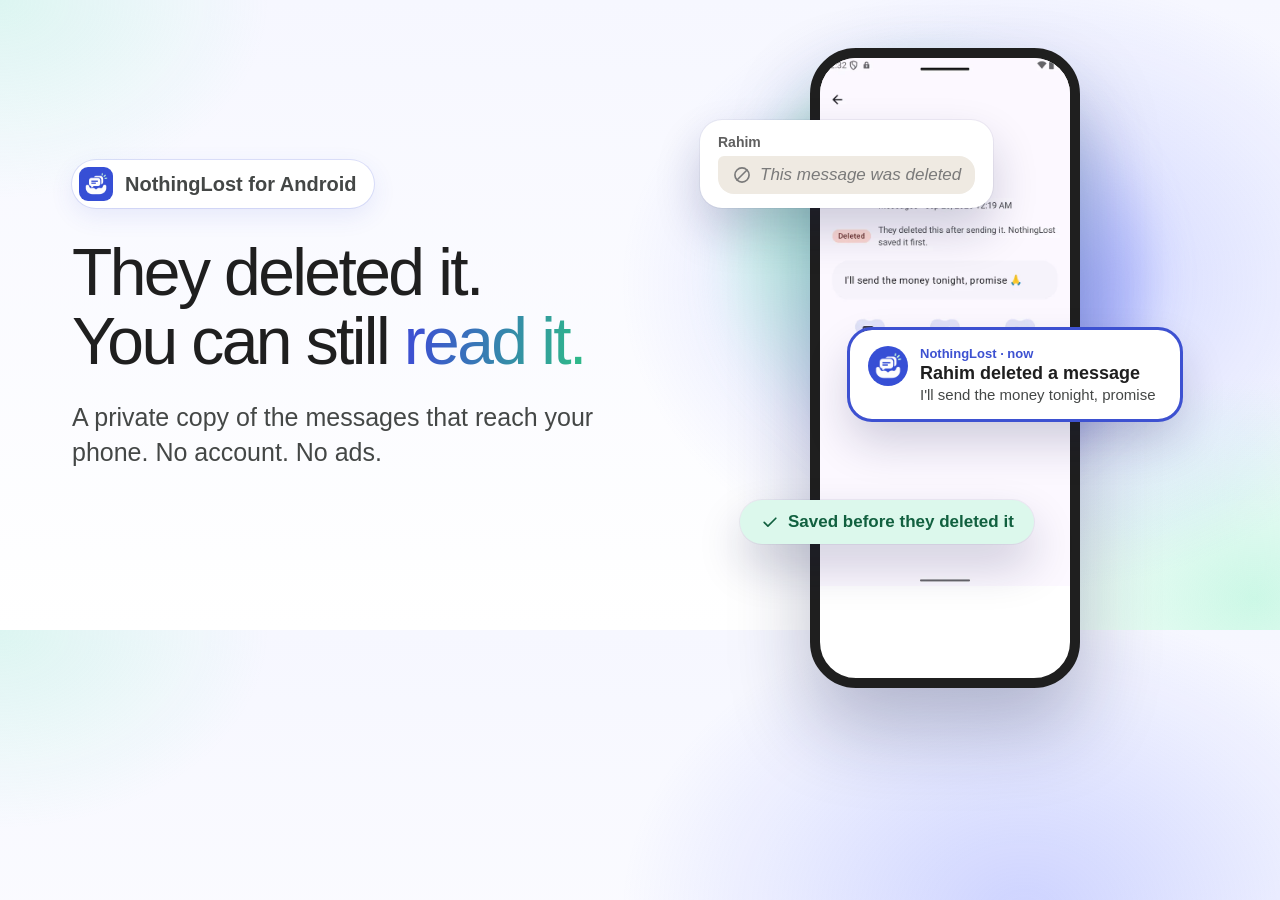
==== og-share.html @ 75c2b8f3 "New first screen built as a still scene, matching link-preview image; the two-phone animation moves " ====
<!doctype html><meta charset="utf-8"><title>NothingLost share image (1200x630)</title><style>
* { box-sizing: border-box; margin: 0; }
body { width: 1200px; height: 630px; overflow: hidden; position: relative; font-family: "Google Sans", Roboto, -apple-system, "Helvetica Neue", Arial, sans-serif; color: #1f1f1f; -webkit-font-smoothing: antialiased;
  background: radial-gradient(45% 70% at 80% 45%, rgba(111,128,255,.32), transparent 70%), radial-gradient(30% 50% at 98% 95%, rgba(143,240,200,.45), transparent 70%), radial-gradient(30% 45% at 0% 0%, rgba(143,240,200,.25), transparent 70%), linear-gradient(180deg, #f6f7ff, #fff); }
.copy { position: absolute; left: 72px; top: 0; bottom: 0; width: 600px; display: flex; flex-direction: column; justify-content: center; }
.pill { display: inline-flex; align-self: flex-start; align-items: center; gap: 12px; padding: 7px 18px 7px 7px; border-radius: 999px; background: #fff; box-shadow: 0 0 0 1px rgba(61,81,209,.14), 0 8px 24px rgba(61,81,209,.1); font-size: 20px; font-weight: 600; color: #444746; }
.pill img { width: 34px; height: 34px; border-radius: 9px; }
h1 { font-size: 66px; line-height: 1.04; letter-spacing: -2.6px; white-space: nowrap; font-weight: 500; margin-top: 30px; }
h1 span { background: linear-gradient(100deg, #3d51d1 10%, #2fb88a 95%); -webkit-background-clip: text; background-clip: text; color: transparent; }
p { font-size: 25px; color: #444746; margin-top: 24px; line-height: 1.4; }
.art { position: absolute; right: 40px; top: 0; width: 460px; height: 630px; }
.orb { position: absolute; left: 30px; top: 60px; width: 420px; height: 420px; border-radius: 50%; filter: blur(22px); background: radial-gradient(circle at 35% 35%, rgba(143,240,200,.8), transparent 58%), radial-gradient(circle at 68% 62%, rgba(111,128,255,.65), transparent 62%); }
.phone { position: absolute; left: 110px; top: 48px; width: 270px; height: 640px; border: 10px solid #1f1f1f; border-radius: 46px; overflow: hidden; background: #fff; box-shadow: 0 40px 80px rgba(20,27,77,.28); }
.phone img { width: 100%; }
.card { position: absolute; background: #fff; border-radius: 22px; box-shadow: 0 22px 46px rgba(20,27,77,.2), 0 0 0 1px rgba(20,27,77,.05); }
.card svg { width: 20px; height: 20px; fill: none; stroke: currentColor; stroke-width: 2; stroke-linecap: round; stroke-linejoin: round; }
.gone { left: 0; top: 120px; padding: 14px 18px; }
.gone small { display: block; font-size: 14px; font-weight: 600; color: #5e5e5e; margin-bottom: 6px; }
.gone span { display: inline-flex; align-items: center; gap: 8px; background: #efeae2; border-radius: 6px 16px 16px 16px; padding: 9px 14px; color: #7a7a7a; font-style: italic; font-size: 17px; }
.alert { left: 150px; top: 330px; width: 330px; display: flex; gap: 12px; padding: 16px 18px; outline: 3px solid #3d51d1; }
.alert img { width: 40px; height: 40px; border-radius: 50%; }
.alert small { display: block; font-size: 13px; font-weight: 600; color: #3d51d1; }
.alert b { display: block; font-size: 18px; margin-top: 2px; }
.alert span { display: block; font-size: 15px; color: #444746; margin-top: 2px; }
.chip { left: 40px; top: 500px; display: inline-flex; align-items: center; gap: 8px; padding: 12px 20px; border-radius: 999px; font-size: 17px; font-weight: 600; color: #11603f; background: #dcf8ec; }
</style>
<div class="copy">
  <div class="pill"><img src="assets/icon-192.png" alt="">NothingLost for Android</div>
  <h1>They deleted it.<br>You can still <span>read it.</span></h1>
  <p>A private copy of the messages that reach your phone. No account. No ads.</p>
</div>
<div class="art">
  <div class="orb"></div>
  <div class="phone"><img src="assets/03_detail.webp" alt=""></div>
  <div class="card gone"><small>Rahim</small><span><svg viewBox="0 0 24 24"><circle cx="12" cy="12" r="8.5"/><path d="M6 18L18 6"/></svg>This message was deleted</span></div>
  <div class="card alert"><img src="assets/icon-192.png" alt=""><div><small>NothingLost · now</small><b>Rahim deleted a message</b><span>I'll send the money tonight, promise</span></div></div>
  <div class="card chip"><svg viewBox="0 0 24 24"><path d="M5 12.5l4.5 4.5L19 7.5"/></svg>Saved before they deleted it</div>
</div>
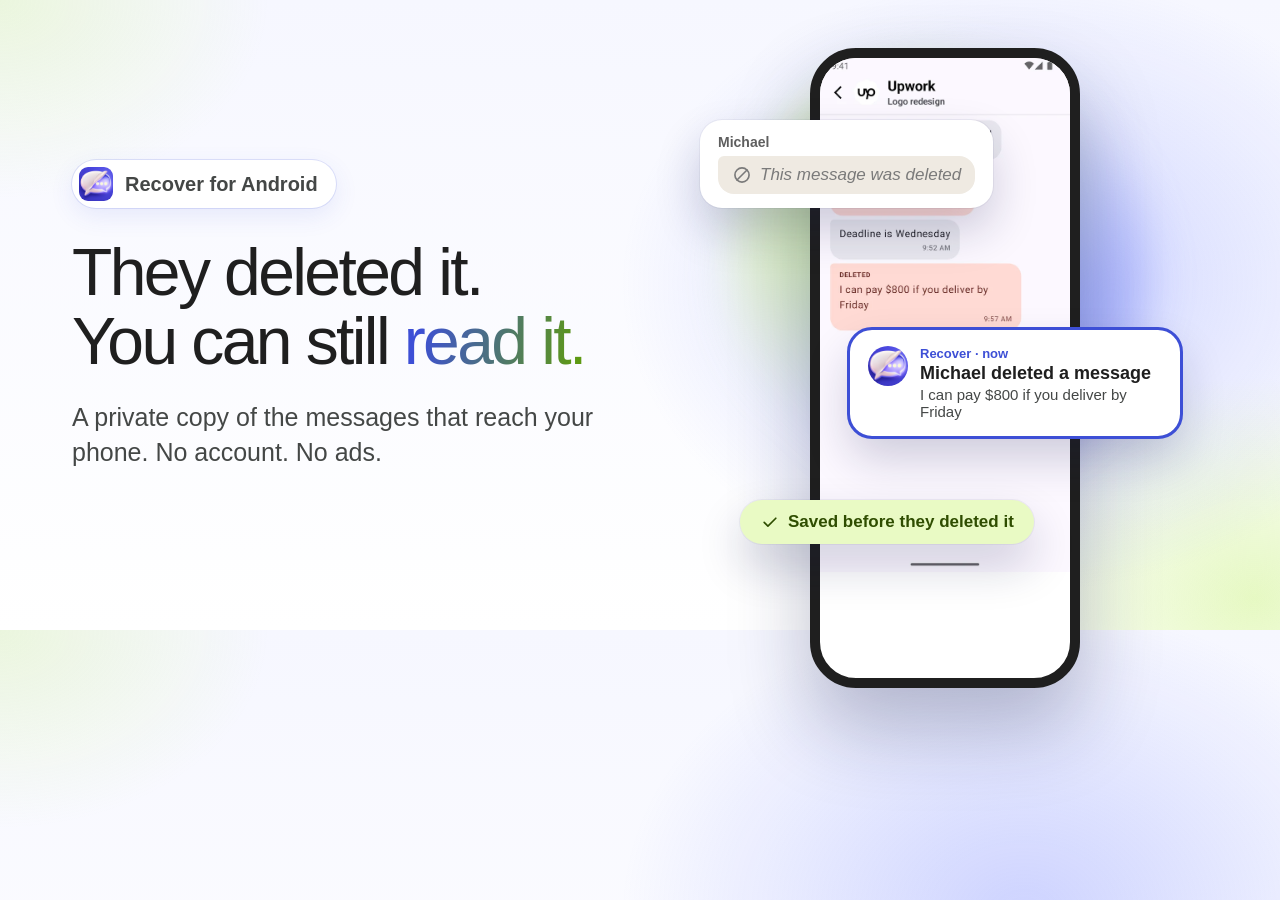
==== commit 4d1a5524: "Rebrand to Recover: See Deleted Messages; new icon, screens, Free/Pro, indigo + lime Co-Authored-By:" ====
--- a/og-share.html
+++ b/og-share.html
@@ -1,15 +1,15 @@
-<!doctype html><meta charset="utf-8"><title>NothingLost share image (1200x630)</title><style>
+<!doctype html><meta charset="utf-8"><title>Recover share image (1200x630)</title><style>
 * { box-sizing: border-box; margin: 0; }
 body { width: 1200px; height: 630px; overflow: hidden; position: relative; font-family: "Google Sans", Roboto, -apple-system, "Helvetica Neue", Arial, sans-serif; color: #1f1f1f; -webkit-font-smoothing: antialiased;
-  background: radial-gradient(45% 70% at 80% 45%, rgba(111,128,255,.32), transparent 70%), radial-gradient(30% 50% at 98% 95%, rgba(143,240,200,.45), transparent 70%), radial-gradient(30% 45% at 0% 0%, rgba(143,240,200,.25), transparent 70%), linear-gradient(180deg, #f6f7ff, #fff); }
+  background: radial-gradient(45% 70% at 80% 45%, rgba(111,128,255,.32), transparent 70%), radial-gradient(30% 50% at 98% 95%, rgba(201,242,122,.45), transparent 70%), radial-gradient(30% 45% at 0% 0%, rgba(201,242,122,.25), transparent 70%), linear-gradient(180deg, #f6f7ff, #fff); }
 .copy { position: absolute; left: 72px; top: 0; bottom: 0; width: 600px; display: flex; flex-direction: column; justify-content: center; }
-.pill { display: inline-flex; align-self: flex-start; align-items: center; gap: 12px; padding: 7px 18px 7px 7px; border-radius: 999px; background: #fff; box-shadow: 0 0 0 1px rgba(61,81,209,.14), 0 8px 24px rgba(61,81,209,.1); font-size: 20px; font-weight: 600; color: #444746; }
+.pill { display: inline-flex; align-self: flex-start; align-items: center; gap: 12px; padding: 7px 18px 7px 7px; border-radius: 999px; background: #fff; box-shadow: 0 0 0 1px rgba(61,79,214,.14), 0 8px 24px rgba(61,79,214,.1); font-size: 20px; font-weight: 600; color: #444746; }
 .pill img { width: 34px; height: 34px; border-radius: 9px; }
 h1 { font-size: 66px; line-height: 1.04; letter-spacing: -2.6px; white-space: nowrap; font-weight: 500; margin-top: 30px; }
-h1 span { background: linear-gradient(100deg, #3d51d1 10%, #2fb88a 95%); -webkit-background-clip: text; background-clip: text; color: transparent; }
+h1 span { background: linear-gradient(100deg, #3D4FD6 10%, #5E9A12 95%); -webkit-background-clip: text; background-clip: text; color: transparent; }
 p { font-size: 25px; color: #444746; margin-top: 24px; line-height: 1.4; }
 .art { position: absolute; right: 40px; top: 0; width: 460px; height: 630px; }
-.orb { position: absolute; left: 30px; top: 60px; width: 420px; height: 420px; border-radius: 50%; filter: blur(22px); background: radial-gradient(circle at 35% 35%, rgba(143,240,200,.8), transparent 58%), radial-gradient(circle at 68% 62%, rgba(111,128,255,.65), transparent 62%); }
+.orb { position: absolute; left: 30px; top: 60px; width: 420px; height: 420px; border-radius: 50%; filter: blur(22px); background: radial-gradient(circle at 35% 35%, rgba(201,242,122,.8), transparent 58%), radial-gradient(circle at 68% 62%, rgba(111,128,255,.65), transparent 62%); }
 .phone { position: absolute; left: 110px; top: 48px; width: 270px; height: 640px; border: 10px solid #1f1f1f; border-radius: 46px; overflow: hidden; background: #fff; box-shadow: 0 40px 80px rgba(20,27,77,.28); }
 .phone img { width: 100%; }
 .card { position: absolute; background: #fff; border-radius: 22px; box-shadow: 0 22px 46px rgba(20,27,77,.2), 0 0 0 1px rgba(20,27,77,.05); }
@@ -17,22 +17,22 @@
 .gone { left: 0; top: 120px; padding: 14px 18px; }
 .gone small { display: block; font-size: 14px; font-weight: 600; color: #5e5e5e; margin-bottom: 6px; }
 .gone span { display: inline-flex; align-items: center; gap: 8px; background: #efeae2; border-radius: 6px 16px 16px 16px; padding: 9px 14px; color: #7a7a7a; font-style: italic; font-size: 17px; }
-.alert { left: 150px; top: 330px; width: 330px; display: flex; gap: 12px; padding: 16px 18px; outline: 3px solid #3d51d1; }
+.alert { left: 150px; top: 330px; width: 330px; display: flex; gap: 12px; padding: 16px 18px; outline: 3px solid #3D4FD6; }
 .alert img { width: 40px; height: 40px; border-radius: 50%; }
-.alert small { display: block; font-size: 13px; font-weight: 600; color: #3d51d1; }
+.alert small { display: block; font-size: 13px; font-weight: 600; color: #3D4FD6; }
 .alert b { display: block; font-size: 18px; margin-top: 2px; }
 .alert span { display: block; font-size: 15px; color: #444746; margin-top: 2px; }
-.chip { left: 40px; top: 500px; display: inline-flex; align-items: center; gap: 8px; padding: 12px 20px; border-radius: 999px; font-size: 17px; font-weight: 600; color: #11603f; background: #dcf8ec; }
+.chip { left: 40px; top: 500px; display: inline-flex; align-items: center; gap: 8px; padding: 12px 20px; border-radius: 999px; font-size: 17px; font-weight: 600; color: #2F4D00; background: #E9FAC4; }
 </style>
 <div class="copy">
-  <div class="pill"><img src="assets/icon-192.png" alt="">NothingLost for Android</div>
+  <div class="pill"><img src="assets/icon-192.png" alt="">Recover for Android</div>
   <h1>They deleted it.<br>You can still <span>read it.</span></h1>
   <p>A private copy of the messages that reach your phone. No account. No ads.</p>
 </div>
 <div class="art">
   <div class="orb"></div>
-  <div class="phone"><img src="assets/03_detail.webp" alt=""></div>
-  <div class="card gone"><small>Rahim</small><span><svg viewBox="0 0 24 24"><circle cx="12" cy="12" r="8.5"/><path d="M6 18L18 6"/></svg>This message was deleted</span></div>
-  <div class="card alert"><img src="assets/icon-192.png" alt=""><div><small>NothingLost · now</small><b>Rahim deleted a message</b><span>I'll send the money tonight, promise</span></div></div>
+  <div class="phone"><img src="assets/05_thread.webp" alt=""></div>
+  <div class="card gone"><small>Michael</small><span><svg viewBox="0 0 24 24"><circle cx="12" cy="12" r="8.5"/><path d="M6 18L18 6"/></svg>This message was deleted</span></div>
+  <div class="card alert"><img src="assets/icon-192.png" alt=""><div><small>Recover · now</small><b>Michael deleted a message</b><span>I can pay $800 if you deliver by Friday</span></div></div>
   <div class="card chip"><svg viewBox="0 0 24 24"><path d="M5 12.5l4.5 4.5L19 7.5"/></svg>Saved before they deleted it</div>
 </div>
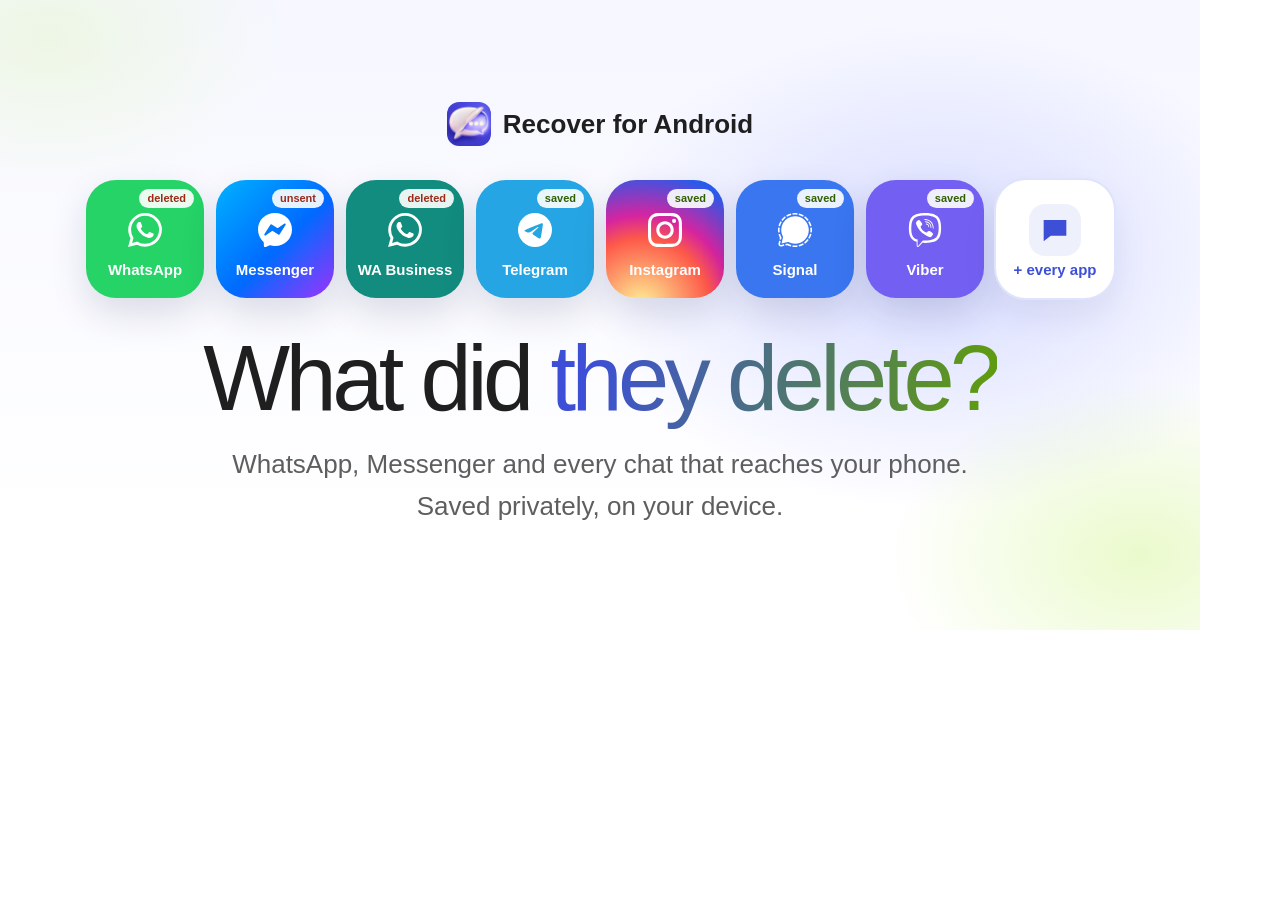
==== commit 31f40332: "Share preview: new image from the current first screen (What did they delete?), new file name so X, " ====
--- a/og-share.html
+++ b/og-share.html
@@ -1,38 +1,23 @@
-<!doctype html><meta charset="utf-8"><title>Recover share image (1200x630)</title><style>
-* { box-sizing: border-box; margin: 0; }
-body { width: 1200px; height: 630px; overflow: hidden; position: relative; font-family: "Google Sans", Roboto, -apple-system, "Helvetica Neue", Arial, sans-serif; color: #1f1f1f; -webkit-font-smoothing: antialiased;
-  background: radial-gradient(45% 70% at 80% 45%, rgba(111,128,255,.32), transparent 70%), radial-gradient(30% 50% at 98% 95%, rgba(201,242,122,.45), transparent 70%), radial-gradient(30% 45% at 0% 0%, rgba(201,242,122,.25), transparent 70%), linear-gradient(180deg, #f6f7ff, #fff); }
-.copy { position: absolute; left: 72px; top: 0; bottom: 0; width: 600px; display: flex; flex-direction: column; justify-content: center; }
-.pill { display: inline-flex; align-self: flex-start; align-items: center; gap: 12px; padding: 7px 18px 7px 7px; border-radius: 999px; background: #fff; box-shadow: 0 0 0 1px rgba(61,79,214,.14), 0 8px 24px rgba(61,79,214,.1); font-size: 20px; font-weight: 600; color: #444746; }
-.pill img { width: 34px; height: 34px; border-radius: 9px; }
-h1 { font-size: 66px; line-height: 1.04; letter-spacing: -2.6px; white-space: nowrap; font-weight: 500; margin-top: 30px; }
-h1 span { background: linear-gradient(100deg, #3D4FD6 10%, #5E9A12 95%); -webkit-background-clip: text; background-clip: text; color: transparent; }
-p { font-size: 25px; color: #444746; margin-top: 24px; line-height: 1.4; }
-.art { position: absolute; right: 40px; top: 0; width: 460px; height: 630px; }
-.orb { position: absolute; left: 30px; top: 60px; width: 420px; height: 420px; border-radius: 50%; filter: blur(22px); background: radial-gradient(circle at 35% 35%, rgba(201,242,122,.8), transparent 58%), radial-gradient(circle at 68% 62%, rgba(111,128,255,.65), transparent 62%); }
-.phone { position: absolute; left: 110px; top: 48px; width: 270px; height: 640px; border: 10px solid #1f1f1f; border-radius: 46px; overflow: hidden; background: #fff; box-shadow: 0 40px 80px rgba(20,27,77,.28); }
-.phone img { width: 100%; }
-.card { position: absolute; background: #fff; border-radius: 22px; box-shadow: 0 22px 46px rgba(20,27,77,.2), 0 0 0 1px rgba(20,27,77,.05); }
-.card svg { width: 20px; height: 20px; fill: none; stroke: currentColor; stroke-width: 2; stroke-linecap: round; stroke-linejoin: round; }
-.gone { left: 0; top: 120px; padding: 14px 18px; }
-.gone small { display: block; font-size: 14px; font-weight: 600; color: #5e5e5e; margin-bottom: 6px; }
-.gone span { display: inline-flex; align-items: center; gap: 8px; background: #efeae2; border-radius: 6px 16px 16px 16px; padding: 9px 14px; color: #7a7a7a; font-style: italic; font-size: 17px; }
-.alert { left: 150px; top: 330px; width: 330px; display: flex; gap: 12px; padding: 16px 18px; outline: 3px solid #3D4FD6; }
-.alert img { width: 40px; height: 40px; border-radius: 50%; }
-.alert small { display: block; font-size: 13px; font-weight: 600; color: #3D4FD6; }
-.alert b { display: block; font-size: 18px; margin-top: 2px; }
-.alert span { display: block; font-size: 15px; color: #444746; margin-top: 2px; }
-.chip { left: 40px; top: 500px; display: inline-flex; align-items: center; gap: 8px; padding: 12px 20px; border-radius: 999px; font-size: 17px; font-weight: 600; color: #2F4D00; background: #E9FAC4; }
+<!doctype html><meta charset="utf-8"><title>Recover share image (1200x630)</title>
+<link rel="stylesheet" href="styles.css">
+<style>
+html, body { width: 1200px; height: 630px; overflow: hidden; margin: 0; }
+.intro { padding: 0; height: 630px; display: flex; align-items: center; }
+.i-in { width: 1200px; max-width: none; padding: 0; text-align: center; display: flex; flex-direction: column; align-items: center; }
+.og-brand { display: inline-flex; align-items: center; gap: 12px; font-size: 26px; font-weight: 600; color: #1f1f1f; margin-bottom: 4px; }
+.og-brand img { width: 44px; height: 44px; border-radius: 12px; }
+.tiles { margin: 30px 0 34px; gap: 12px; }
+.tile { width: 118px; height: 118px; border-radius: 30px; }
+.intro h1 { font-size: 92px; }
+.i-lead { font-size: 26px; margin-top: 18px; }
 </style>
-<div class="copy">
-  <div class="pill"><img src="assets/icon-192.png" alt="">Recover for Android</div>
-  <h1>They deleted it.<br>You can still <span>read it.</span></h1>
-  <p>A private copy of the messages that reach your phone. No account. No ads.</p>
-</div>
-<div class="art">
-  <div class="orb"></div>
-  <div class="phone"><img src="assets/05_thread.webp" alt=""></div>
-  <div class="card gone"><small>Michael</small><span><svg viewBox="0 0 24 24"><circle cx="12" cy="12" r="8.5"/><path d="M6 18L18 6"/></svg>This message was deleted</span></div>
-  <div class="card alert"><img src="assets/icon-192.png" alt=""><div><small>Recover · now</small><b>Michael deleted a message</b><span>I can pay $800 if you deliver by Friday</span></div></div>
-  <div class="card chip"><svg viewBox="0 0 24 24"><path d="M5 12.5l4.5 4.5L19 7.5"/></svg>Saved before they deleted it</div>
-</div>
+<!-- Link preview for recover.matrabhed.com, drawn from the site's own first screen (same tiles, headline and line). -->
+<section class="intro">
+  <div class="i-bg" aria-hidden="true"></div>
+  <div class="wrap i-in">
+    <div class="og-brand"><img src="assets/icon-192.png" alt="">Recover for Android</div>
+    <ul class="tiles" aria-label="Works with"><li class="tile" style="--c:#25D366"><small class="t-tag t-del">deleted</small><span class="t-ic"><svg viewBox="0 0 24 24" aria-hidden="true"><path d="M17.472 14.382c-.297-.149-1.758-.867-2.03-.967-.273-.099-.471-.148-.67.15-.197.297-.767.966-.94 1.164-.173.199-.347.223-.644.075-.297-.15-1.255-.463-2.39-1.475-.883-.788-1.48-1.761-1.653-2.059-.173-.297-.018-.458.13-.606.134-.133.298-.347.446-.52.149-.174.198-.298.298-.497.099-.198.05-.371-.025-.52-.075-.149-.669-1.612-.916-2.207-.242-.579-.487-.5-.669-.51-.173-.008-.371-.01-.57-.01-.198 0-.52.074-.792.372-.272.297-1.04 1.016-1.04 2.479 0 1.462 1.065 2.875 1.213 3.074.149.198 2.096 3.2 5.077 4.487.709.306 1.262.489 1.694.625.712.227 1.36.195 1.871.118.571-.085 1.758-.719 2.006-1.413.248-.694.248-1.289.173-1.413-.074-.124-.272-.198-.57-.347m-5.421 7.403h-.004a9.87 9.87 0 01-5.031-1.378l-.361-.214-3.741.982.998-3.648-.235-.374a9.86 9.86 0 01-1.51-5.26c.001-5.45 4.436-9.884 9.888-9.884 2.64 0 5.122 1.03 6.988 2.898a9.825 9.825 0 012.893 6.994c-.003 5.45-4.437 9.884-9.885 9.884m8.413-18.297A11.815 11.815 0 0012.05 0C5.495 0 .16 5.335.157 11.892c0 2.096.547 4.142 1.588 5.945L.057 24l6.305-1.654a11.882 11.882 0 005.683 1.448h.005c6.554 0 11.89-5.335 11.893-11.893a11.821 11.821 0 00-3.48-8.413Z"/></svg></span><b>WhatsApp</b></li><li class="tile" style="--c:linear-gradient(135deg,#00B2FF,#006AFF 55%,#A033FF)"><small class="t-tag t-del">unsent</small><span class="t-ic"><svg viewBox="0 0 24 24" aria-hidden="true"><path d="M12 0C5.24 0 0 4.952 0 11.64c0 3.499 1.434 6.521 3.769 8.61a.96.96 0 0 1 .323.683l.065 2.135a.96.96 0 0 0 1.347.85l2.381-1.053a.96.96 0 0 1 .641-.046A13 13 0 0 0 12 23.28c6.76 0 12-4.952 12-11.64S18.76 0 12 0m6.806 7.44c.522-.03.971.567.63 1.094l-4.178 6.457a.707.707 0 0 1-.977.208l-3.87-2.504a.44.44 0 0 0-.49.007l-4.363 3.01c-.637.438-1.415-.317-.995-.966l4.179-6.457a.706.706 0 0 1 .977-.21l3.87 2.505c.15.097.344.094.491-.007l4.362-3.008a.7.7 0 0 1 .364-.13"/></svg></span><b>Messenger</b></li><li class="tile" style="--c:#128C7E"><small class="t-tag t-del">deleted</small><span class="t-ic"><svg viewBox="0 0 24 24" aria-hidden="true"><path d="M17.472 14.382c-.297-.149-1.758-.867-2.03-.967-.273-.099-.471-.148-.67.15-.197.297-.767.966-.94 1.164-.173.199-.347.223-.644.075-.297-.15-1.255-.463-2.39-1.475-.883-.788-1.48-1.761-1.653-2.059-.173-.297-.018-.458.13-.606.134-.133.298-.347.446-.52.149-.174.198-.298.298-.497.099-.198.05-.371-.025-.52-.075-.149-.669-1.612-.916-2.207-.242-.579-.487-.5-.669-.51-.173-.008-.371-.01-.57-.01-.198 0-.52.074-.792.372-.272.297-1.04 1.016-1.04 2.479 0 1.462 1.065 2.875 1.213 3.074.149.198 2.096 3.2 5.077 4.487.709.306 1.262.489 1.694.625.712.227 1.36.195 1.871.118.571-.085 1.758-.719 2.006-1.413.248-.694.248-1.289.173-1.413-.074-.124-.272-.198-.57-.347m-5.421 7.403h-.004a9.87 9.87 0 01-5.031-1.378l-.361-.214-3.741.982.998-3.648-.235-.374a9.86 9.86 0 01-1.51-5.26c.001-5.45 4.436-9.884 9.888-9.884 2.64 0 5.122 1.03 6.988 2.898a9.825 9.825 0 012.893 6.994c-.003 5.45-4.437 9.884-9.885 9.884m8.413-18.297A11.815 11.815 0 0012.05 0C5.495 0 .16 5.335.157 11.892c0 2.096.547 4.142 1.588 5.945L.057 24l6.305-1.654a11.882 11.882 0 005.683 1.448h.005c6.554 0 11.89-5.335 11.893-11.893a11.821 11.821 0 00-3.48-8.413Z"/></svg></span><b>WA Business</b></li><li class="tile" style="--c:#26A5E4"><small class="t-tag">saved</small><span class="t-ic"><svg viewBox="0 0 24 24" aria-hidden="true"><path d="M11.944 0A12 12 0 0 0 0 12a12 12 0 0 0 12 12 12 12 0 0 0 12-12A12 12 0 0 0 12 0a12 12 0 0 0-.056 0zm4.962 7.224c.1-.002.321.023.465.14a.506.506 0 0 1 .171.325c.016.093.036.306.02.472-.18 1.898-.962 6.502-1.36 8.627-.168.9-.499 1.201-.82 1.23-.696.065-1.225-.46-1.9-.902-1.056-.693-1.653-1.124-2.678-1.8-1.185-.78-.417-1.21.258-1.91.177-.184 3.247-2.977 3.307-3.23.007-.032.014-.15-.056-.212s-.174-.041-.249-.024c-.106.024-1.793 1.14-5.061 3.345-.48.33-.913.49-1.302.48-.428-.008-1.252-.241-1.865-.44-.752-.245-1.349-.374-1.297-.789.027-.216.325-.437.893-.663 3.498-1.524 5.83-2.529 6.998-3.014 3.332-1.386 4.025-1.627 4.476-1.635z"/></svg></span><b>Telegram</b></li><li class="tile" style="--c:radial-gradient(circle at 30% 107%,#fdf497 0%,#fd5949 45%,#d6249f 60%,#285AEB 90%)"><small class="t-tag">saved</small><span class="t-ic"><svg viewBox="0 0 24 24" aria-hidden="true"><path d="M7.0301.084c-1.2768.0602-2.1487.264-2.911.5634-.7888.3075-1.4575.72-2.1228 1.3877-.6652.6677-1.075 1.3368-1.3802 2.127-.2954.7638-.4956 1.6365-.552 2.914-.0564 1.2775-.0689 1.6882-.0626 4.947.0062 3.2586.0206 3.6671.0825 4.9473.061 1.2765.264 2.1482.5635 2.9107.308.7889.72 1.4573 1.388 2.1228.6679.6655 1.3365 1.0743 2.1285 1.38.7632.295 1.6361.4961 2.9134.552 1.2773.056 1.6884.069 4.9462.0627 3.2578-.0062 3.668-.0207 4.9478-.0814 1.28-.0607 2.147-.2652 2.9098-.5633.7889-.3086 1.4578-.72 2.1228-1.3881.665-.6682 1.0745-1.3378 1.3795-2.1284.2957-.7632.4966-1.636.552-2.9124.056-1.2809.0692-1.6898.063-4.948-.0063-3.2583-.021-3.6668-.0817-4.9465-.0607-1.2797-.264-2.1487-.5633-2.9117-.3084-.7889-.72-1.4568-1.3876-2.1228C21.2982 1.33 20.628.9208 19.8378.6165 19.074.321 18.2017.1197 16.9244.0645 15.6471.0093 15.236-.005 11.977.0014 8.718.0076 8.31.0215 7.0301.0839m.1402 21.6932c-1.17-.0509-1.8053-.2453-2.2287-.408-.5606-.216-.96-.4771-1.3819-.895-.422-.4178-.6811-.8186-.9-1.378-.1644-.4234-.3624-1.058-.4171-2.228-.0595-1.2645-.072-1.6442-.079-4.848-.007-3.2037.0053-3.583.0607-4.848.05-1.169.2456-1.805.408-2.2282.216-.5613.4762-.96.895-1.3816.4188-.4217.8184-.6814 1.3783-.9003.423-.1651 1.0575-.3614 2.227-.4171 1.2655-.06 1.6447-.072 4.848-.079 3.2033-.007 3.5835.005 4.8495.0608 1.169.0508 1.8053.2445 2.228.408.5608.216.96.4754 1.3816.895.4217.4194.6816.8176.9005 1.3787.1653.4217.3617 1.056.4169 2.2263.0602 1.2655.0739 1.645.0796 4.848.0058 3.203-.0055 3.5834-.061 4.848-.051 1.17-.245 1.8055-.408 2.2294-.216.5604-.4763.96-.8954 1.3814-.419.4215-.8181.6811-1.3783.9-.4224.1649-1.0577.3617-2.2262.4174-1.2656.0595-1.6448.072-4.8493.079-3.2045.007-3.5825-.006-4.848-.0608M16.953 5.5864A1.44 1.44 0 1 0 18.39 4.144a1.44 1.44 0 0 0-1.437 1.4424M5.8385 12.012c.0067 3.4032 2.7706 6.1557 6.173 6.1493 3.4026-.0065 6.157-2.7701 6.1506-6.1733-.0065-3.4032-2.771-6.1565-6.174-6.1498-3.403.0067-6.156 2.771-6.1496 6.1738M8 12.0077a4 4 0 1 1 4.008 3.9921A3.9996 3.9996 0 0 1 8 12.0077"/></svg></span><b>Instagram</b></li><li class="tile" style="--c:#3A76F0"><small class="t-tag">saved</small><span class="t-ic"><svg viewBox="0 0 24 24" aria-hidden="true"><path d="M12 0q-.934 0-1.83.139l.17 1.111a11 11 0 0 1 3.32 0l.172-1.111A12 12 0 0 0 12 0M9.152.34A12 12 0 0 0 5.77 1.742l.584.961a10.8 10.8 0 0 1 3.066-1.27zm5.696 0-.268 1.094a10.8 10.8 0 0 1 3.066 1.27l.584-.962A12 12 0 0 0 14.848.34M12 2.25a9.75 9.75 0 0 0-8.539 14.459c.074.134.1.292.064.441l-1.013 4.338 4.338-1.013a.62.62 0 0 1 .441.064A9.7 9.7 0 0 0 12 21.75c5.385 0 9.75-4.365 9.75-9.75S17.385 2.25 12 2.25m-7.092.068a12 12 0 0 0-2.59 2.59l.909.664a11 11 0 0 1 2.345-2.345zm14.184 0-.664.909a11 11 0 0 1 2.345 2.345l.909-.664a12 12 0 0 0-2.59-2.59M1.742 5.77A12 12 0 0 0 .34 9.152l1.094.268a10.8 10.8 0 0 1 1.269-3.066zm20.516 0-.961.584a10.8 10.8 0 0 1 1.27 3.066l1.093-.268a12 12 0 0 0-1.402-3.383M.138 10.168A12 12 0 0 0 0 12q0 .934.139 1.83l1.111-.17A11 11 0 0 1 1.125 12q0-.848.125-1.66zm23.723.002-1.111.17q.125.812.125 1.66c0 .848-.042 1.12-.125 1.66l1.111.172a12.1 12.1 0 0 0 0-3.662M1.434 14.58l-1.094.268a12 12 0 0 0 .96 2.591l-.265 1.14 1.096.255.36-1.539-.188-.365a10.8 10.8 0 0 1-.87-2.35m21.133 0a10.8 10.8 0 0 1-1.27 3.067l.962.584a12 12 0 0 0 1.402-3.383zm-1.793 3.848a11 11 0 0 1-2.345 2.345l.664.909a12 12 0 0 0 2.59-2.59zm-19.959 1.1L.357 21.48a1.8 1.8 0 0 0 2.162 2.161l1.954-.455-.256-1.095-1.953.455a.675.675 0 0 1-.81-.81l.454-1.954zm16.832 1.769a10.8 10.8 0 0 1-3.066 1.27l.268 1.093a12 12 0 0 0 3.382-1.402zm-10.94.213-1.54.36.256 1.095 1.139-.266c.814.415 1.683.74 2.591.961l.268-1.094a10.8 10.8 0 0 1-2.35-.869zm3.634 1.24-.172 1.111a12.1 12.1 0 0 0 3.662 0l-.17-1.111q-.812.125-1.66.125a11 11 0 0 1-1.66-.125"/></svg></span><b>Signal</b></li><li class="tile" style="--c:#7360F2"><small class="t-tag">saved</small><span class="t-ic"><svg viewBox="0 0 24 24" aria-hidden="true"><path d="M11.4 0C9.473.028 5.333.344 3.02 2.467 1.302 4.187.696 6.7.633 9.817.57 12.933.488 18.776 6.12 20.36h.003l-.004 2.416s-.037.977.61 1.177c.777.242 1.234-.5 1.98-1.302.407-.44.972-1.084 1.397-1.58 3.85.326 6.812-.416 7.15-.525.776-.252 5.176-.816 5.892-6.657.74-6.02-.36-9.83-2.34-11.546-.596-.55-3.006-2.3-8.375-2.323 0 0-.395-.025-1.037-.017zm.058 1.693c.545-.004.88.017.88.017 4.542.02 6.717 1.388 7.222 1.846 1.675 1.435 2.53 4.868 1.906 9.897v.002c-.604 4.878-4.174 5.184-4.832 5.395-.28.09-2.882.737-6.153.524 0 0-2.436 2.94-3.197 3.704-.12.12-.26.167-.352.144-.13-.033-.166-.188-.165-.414l.02-4.018c-4.762-1.32-4.485-6.292-4.43-8.895.054-2.604.543-4.738 1.996-6.173 1.96-1.773 5.474-2.018 7.11-2.03zm.38 2.602c-.167 0-.303.135-.304.302 0 .167.133.303.3.305 1.624.01 2.946.537 4.028 1.592 1.073 1.046 1.62 2.468 1.633 4.334.002.167.14.3.307.3.166-.002.3-.138.3-.304-.014-1.984-.618-3.596-1.816-4.764-1.19-1.16-2.692-1.753-4.447-1.765zm-3.96.695c-.19-.032-.4.005-.616.117l-.01.002c-.43.247-.816.562-1.146.932-.002.004-.006.004-.008.008-.267.323-.42.638-.46.948-.008.046-.01.093-.007.14 0 .136.022.27.065.4l.013.01c.135.48.473 1.276 1.205 2.604.42.768.903 1.5 1.446 2.186.27.344.56.673.87.984l.132.132c.31.308.64.6.984.87.686.543 1.418 1.027 2.186 1.447 1.328.733 2.126 1.07 2.604 1.206l.01.014c.13.042.265.064.402.063.046.002.092 0 .138-.008.31-.036.627-.19.948-.46.004 0 .003-.002.008-.005.37-.33.683-.72.93-1.148l.003-.01c.225-.432.15-.842-.18-1.12-.004 0-.698-.58-1.037-.83-.36-.255-.73-.492-1.113-.71-.51-.285-1.032-.106-1.248.174l-.447.564c-.23.283-.657.246-.657.246-3.12-.796-3.955-3.955-3.955-3.955s-.037-.426.248-.656l.563-.448c.277-.215.456-.737.17-1.248-.217-.383-.454-.756-.71-1.115-.25-.34-.826-1.033-.83-1.035-.137-.165-.31-.265-.502-.297zm4.49.88c-.158.002-.29.124-.3.282-.01.167.115.312.282.324 1.16.085 2.017.466 2.645 1.15.63.688.93 1.524.906 2.57-.002.168.13.306.3.31.166.003.305-.13.31-.297.025-1.175-.334-2.193-1.067-2.994-.74-.81-1.777-1.253-3.05-1.346h-.024zm.463 1.63c-.16.002-.29.127-.3.287-.008.167.12.31.288.32.523.028.875.175 1.113.422.24.245.388.62.416 1.164.01.167.15.295.318.287.167-.008.295-.15.287-.317-.03-.644-.215-1.178-.58-1.557-.367-.378-.893-.574-1.52-.607h-.018z"/></svg></span><b>Viber</b></li><li class="tile tile-more"><span class="t-ic"><svg viewBox="0 0 24 24" aria-hidden="true"><path d="M4 5h16v11H9l-5 4z"/></svg></span><b>+ every app</b></li></ul>
+    <h1>What did <span>they delete?</span></h1>
+    <p class="i-lead">WhatsApp, Messenger and every chat that reaches your phone.<br>Saved privately, on your device.</p>
+  </div>
+</section>
--- a/styles.css
+++ b/styles.css
@@ -0,0 +1,824 @@
+/* Recover landing page: white, the brand indigo and its lime highlight (matching the app icon and Play listing); the hero plays the story, the sections below tell it. */
+:root {
+  --ink: #1f1f1f; --ink-2: #444746; --ink-3: #5e5e5e; --brand: #3D4FD6; --mint: #C9F27A;
+  --tint: #eef1fc; --tint-2: #f6f7fb; --line: #e3e3e3; --radius: 32px;
+}
+* { box-sizing: border-box; }
+html { scroll-behavior: smooth; }
+body { margin: 0; font: 18px/1.6 "Google Sans Text", Roboto, -apple-system, BlinkMacSystemFont, "Segoe UI", "Helvetica Neue", Arial, sans-serif;
+  color: var(--ink); background: #fff; -webkit-font-smoothing: antialiased; }
+img { max-width: 100%; height: auto; display: block; }
+a { color: inherit; }
+h1, h2, h3 { font-family: "Google Sans", "Google Sans Text", Roboto, -apple-system, BlinkMacSystemFont, "Segoe UI", "Helvetica Neue", Arial, sans-serif;
+  font-weight: 500; margin: 0; letter-spacing: -.02em; }
+p { margin: 0; }
+.wrap { width: min(1200px, 100% - 48px); margin-inline: auto; }
+.narrow { width: min(820px, 100% - 48px); }
+.skip { position: absolute; left: -999px; top: 8px; background: var(--ink); color: #fff; padding: 10px 16px; border-radius: 8px; z-index: 10; }
+.skip:focus { left: 8px; }
+:focus-visible { outline: 3px solid var(--brand); outline-offset: 3px; }
+
+/* Buttons */
+.btn { display: inline-flex; align-items: center; gap: 10px; height: 48px; padding: 0 24px; border-radius: 999px;
+  font-size: 16px; font-weight: 500; text-decoration: none; transition: background .2s, box-shadow .2s; }
+.btn img { width: 18px; height: auto; }
+.btn-dark { background: var(--ink); color: #fff; }
+.btn-dark:hover { background: #3c3c3c; box-shadow: 0 1px 3px rgba(0,0,0,.2); }
+.btn-line { border: 1px solid #747775; color: var(--ink); }
+.btn-line:hover { background: #f2f2f2; }
+.btn-sm { height: 40px; padding: 0 18px; font-size: 14px; }
+
+/* Header */
+.top { position: sticky; top: 0; z-index: 5; background: rgba(255,255,255,.94); backdrop-filter: blur(10px); }
+.top-in { display: flex; align-items: center; justify-content: space-between; height: 64px; }
+.brand { display: flex; align-items: center; gap: 10px; font-size: 20px; font-weight: 500; text-decoration: none; }
+.brand img { border-radius: 8px; }
+
+/* First screen: a still scene that also makes the link preview */
+.intro { position: relative; overflow: hidden; padding: 40px 0 88px; }
+.i-bg { position: absolute; inset: 0; pointer-events: none;
+  background: radial-gradient(42% 55% at 78% 42%, rgba(111,128,255,.26), transparent 70%),
+              radial-gradient(30% 40% at 95% 88%, rgba(201,242,122,.38), transparent 70%),
+              radial-gradient(28% 36% at 4% 6%, rgba(201,242,122,.20), transparent 70%),
+              linear-gradient(180deg, #f6f7ff, #fff 85%); }
+.i-in { position: relative; display: flex; flex-direction: column; align-items: center; text-align: center; padding-top: 24px; }
+.tiles { list-style: none; padding: 0; margin: 40px 0 48px; display: flex; flex-wrap: wrap; justify-content: center; gap: 14px; max-width: 1140px; }
+.tile { position: relative; width: 128px; height: 128px; border-radius: 32px; background: var(--c); color: #fff; display: flex; flex-direction: column;
+  align-items: center; justify-content: flex-end; padding-bottom: 16px; box-shadow: 0 16px 36px rgba(20,27,77,.14); }
+.tile b { font-size: 15px; font-weight: 600; }
+.t-ic { position: absolute; top: 24px; left: 50%; transform: translateX(-50%); width: 52px; height: 52px; border-radius: 16px; background: transparent;
+  display: grid; place-items: center; }
+.t-ic svg { width: 34px; height: 34px; fill: #fff; }
+.t-tag { position: absolute; top: 9px; right: 10px; font-size: 11px; font-weight: 700; line-height: 1; padding: 4px 8px; border-radius: 999px;
+  background: rgba(255,255,255,.9); color: #2f5f00; }
+.t-tag.t-del { color: #9c2a17; }
+.tile-more { background: #fff; color: var(--brand); box-shadow: 0 0 0 2px #dfe3fb, 0 16px 36px rgba(20,27,77,.08); }
+.tile-more .t-ic { background: var(--tint); }
+.tile-more .t-ic svg { fill: var(--brand); }
+.i-pill { display: inline-flex; align-items: center; gap: 10px; padding: 6px 14px 6px 6px; border-radius: 999px; background: rgba(255,255,255,.8);
+  box-shadow: 0 0 0 1px rgba(61,79,214,.12), 0 6px 20px rgba(61,79,214,.08); font-size: 14px; font-weight: 600; color: var(--ink-2); }
+.i-pill img { border-radius: 7px; }
+.intro h1 { font-size: clamp(42px, 5.8vw, 84px); line-height: 1.02; letter-spacing: -.05em; }
+.intro h1 span { background: linear-gradient(100deg, var(--brand) 10%, #5E9A12 95%); -webkit-background-clip: text; background-clip: text; color: transparent; }
+.i-lead { font-size: clamp(18px, 1.6vw, 22px); color: var(--ink-3); max-width: 32em; margin-top: 20px; }
+.i-actions { display: flex; gap: 12px; flex-wrap: wrap; justify-content: center; margin-top: 32px; }
+.i-actions .btn-lg { margin-top: 0; }
+.m-br { display: none; }
+.foot-note { color: var(--ink-3); font-size: 12px; }
+.i-trust { list-style: none; padding: 0; margin: 26px 0 0; display: flex; justify-content: center; flex-wrap: wrap; gap: 8px 22px; font-size: 15px; color: var(--ink-2); }
+.i-trust li::before { content: ""; display: inline-block; width: 7px; height: 12px; margin-right: 10px; border-right: 2px solid #5E9A12; border-bottom: 2px solid #5E9A12; transform: rotate(45deg) translateY(-2px); }
+
+.i-art { position: relative; height: 640px; display: grid; place-items: center; }
+.i-orb { position: absolute; width: 520px; height: 520px; border-radius: 50%;
+  background: radial-gradient(circle at 35% 35%, rgba(201,242,122,.75), transparent 58%), radial-gradient(circle at 68% 62%, rgba(111,128,255,.6), transparent 62%); filter: blur(24px); }
+.i-phone { position: relative; width: 290px; height: 600px; border: 10px solid #1f1f1f; border-radius: 48px; overflow: hidden; background: #fff;
+  box-shadow: 0 50px 90px rgba(20,27,77,.25); }
+.i-phone img { width: 100%; height: 100%; object-fit: cover; object-position: top; }
+.i-card { position: absolute; background: rgba(255,255,255,.96); border-radius: 22px; box-shadow: 0 24px 50px rgba(20,27,77,.18), 0 0 0 1px rgba(20,27,77,.05);
+  animation: drift 7s ease-in-out infinite; }
+.i-card svg { width: 18px; height: 18px; fill: none; stroke: currentColor; stroke-width: 2; stroke-linecap: round; stroke-linejoin: round; flex: none; }
+.i-gone { left: -6px; top: 84px; padding: 14px 18px; }
+.i-gone small { display: block; font-size: 12px; font-weight: 600; color: var(--ink-3); margin-bottom: 6px; }
+.i-gone span { display: inline-flex; align-items: center; gap: 8px; background: #efeae2; border-radius: 6px 16px 16px 16px; padding: 9px 13px; color: #7a7a7a; font-style: italic; font-size: 15px; }
+.i-alert { right: -18px; top: 46%; width: 300px; display: flex; gap: 12px; padding: 16px 18px; outline: 3px solid var(--brand); animation-delay: -2.5s; }
+.i-alert img { width: 38px; height: 38px; border-radius: 50%; flex: none; }
+.i-alert small { display: block; font-size: 12px; font-weight: 600; color: var(--brand); }
+.i-alert b { display: block; font-size: 16px; margin-top: 2px; }
+.i-alert span { display: block; font-size: 14px; color: var(--ink-2); margin-top: 2px; }
+.i-chip { left: 18px; bottom: 70px; display: inline-flex; align-items: center; gap: 8px; padding: 12px 18px; border-radius: 999px; font-size: 15px; font-weight: 600;
+  color: #2F4D00; background: #E9FAC4; animation-delay: -4.5s; }
+@keyframes drift { 0%, 100% { transform: translateY(0); } 50% { transform: translateY(-12px); } }
+
+/* See it happen: the words on the left, the story played out on two phones on the right */
+.hero { padding: 128px 0 8px; scroll-margin-top: 64px; }
+.hero-in { display: grid; grid-template-columns: minmax(0, .82fr) minmax(0, 1.18fr); column-gap: 48px; align-items: start;
+  grid-template-areas: ". stage" "h stage" "lead stage" "act stage" "beats stage" "fine stage" ". stage";
+  grid-template-rows: 1fr auto auto auto auto auto 1fr; }
+.st-head { grid-area: h; }
+.st-head .sec-title { font-size: clamp(30px, 3.6vw, 48px); }
+.lead { grid-area: lead; font-size: 18px; color: var(--ink-2); margin-top: 18px; max-width: 30em; }
+.actions { grid-area: act; display: flex; gap: 12px; flex-wrap: wrap; margin-top: 28px; }
+.hero-stage { grid-area: stage; background: var(--tint); border-radius: var(--radius); padding: 28px 16px 20px; }
+
+/* The steps, in time with the scene */
+.beats { grid-area: beats; list-style: none; margin: 32px 0 0; padding: 0; display: grid; gap: 2px; }
+.beats li { display: flex; gap: 12px; font-size: 15px; color: var(--ink-3); padding: 7px 0 7px 14px; border-left: 3px solid rgba(31,31,31,.1); transition: color .3s, border-color .3s; }
+.beats li b { font-weight: 600; min-width: 10px; }
+.beats li.on { color: var(--ink); border-left-color: var(--brand); }
+.fine { grid-area: fine; margin-top: 16px; font-size: 13px; color: var(--ink-3); max-width: 34em; }
+
+/* The scene is drawn at 760x660 (660 wide on phones) and scaled to fit; hero.js sets --k. */
+.scene { --k: 1; height: calc(660px * var(--k)); display: flex; justify-content: center; }
+.scene-in { width: var(--w, 760px); height: 660px; flex: none; transform: scale(var(--k)); transform-origin: top center;
+  display: flex; align-items: flex-start; justify-content: space-between; text-align: left; }
+.ph { margin: 0; width: 300px; }
+.ph figcaption { text-align: center; font-size: 15px; font-weight: 500; color: var(--ink-2); margin-top: 16px; }
+.screen { position: relative; height: 600px; border-radius: 42px; overflow: hidden; border: 10px solid #1f1f1f; background: #fff;
+  box-shadow: 0 30px 60px rgba(31,31,31,.16); font-size: 14px; line-height: 1.35; }
+.screen svg { width: 16px; height: 16px; fill: none; stroke: currentColor; stroke-width: 2; stroke-linecap: round; }
+
+/* A plain chat app (made-up people), used on both phones. A column, so the message box can grow and push the chat up. */
+.chat-app { display: flex; flex-direction: column; }
+.c-top { flex: none; display: flex; align-items: center; gap: 10px; height: 64px; padding: 14px 14px 0; background: #f5f5f5; border-bottom: 1px solid #e6e6e6; }
+.c-top .back { font-size: 20px; color: #555; }
+.av { width: 34px; height: 34px; border-radius: 50%; background: #b7a6e8; color: #fff; display: grid; place-items: center; font-weight: 600; }
+.av.r { background: #e3a06a; }
+.c-top b { display: block; font-size: 15px; } .c-top small { color: #777; font-size: 12px; }
+.c-body { flex: 1; min-height: 0; overflow: hidden; background: #efeae2; padding: 14px 12px; display: flex; flex-direction: column; justify-content: flex-end; gap: 8px; }
+.bub { max-width: 80%; padding: 8px 12px 6px; border-radius: 14px; background: #fff; box-shadow: 0 1px 1px rgba(0,0,0,.08); flex: none; transition: background .3s; }
+.bub i { display: block; text-align: right; font-style: normal; font-size: 10px; color: #8a8a8a; margin-top: 2px; }
+.bub.in { align-self: flex-start; border-top-left-radius: 4px; }
+.bub.out { align-self: flex-end; background: #d9fdd3; border-top-right-radius: 4px; }
+.bub .gone { display: none; align-items: center; gap: 6px; color: #7a7a7a; font-style: italic; }
+.bub.gone-in .gone { display: flex; }
+.bub.new { display: none; }
+.c-compose { flex: none; padding: 8px 10px 10px; display: flex; gap: 8px; align-items: flex-end; background: #efeae2; }
+.field { flex: 1; min-height: 42px; max-height: 84px; overflow: hidden; border-radius: 21px; background: #fff; padding: 11px 16px; line-height: 20px; color: #222; overflow-wrap: anywhere; }
+.hint { color: #9a9a9a; }
+.caret { display: inline-block; vertical-align: -3px; width: 1.5px; height: 17px; background: #1f8a5b; margin-left: 1px; opacity: 0; }
+.send { flex: none; width: 42px; height: 42px; border-radius: 50%; background: #1f8a5b; color: #fff; display: grid; place-items: center; transition: transform .15s; }
+.send svg { fill: #fff; stroke: none; }
+.a-dialog { position: absolute; inset: 0; background: rgba(0,0,0,.35); display: grid; place-items: center; opacity: 0; pointer-events: none; transition: opacity .25s; }
+.a-dialog .box { width: 82%; background: #fff; border-radius: 22px; padding: 20px 18px 10px; display: grid; gap: 2px; transform: scale(.95); transition: transform .25s; }
+.a-dialog b { font-size: 16px; margin-bottom: 8px; }
+.opt { padding: 10px 6px; border-radius: 10px; color: #1f8a5b; font-weight: 600; text-align: right; transition: background .2s; }
+
+/* The wire between the phones: a dot carries the message across */
+.wire { align-self: center; margin-top: -40px; width: 120px; height: 2px; position: relative;
+  background-image: linear-gradient(90deg, #b9c2e8 50%, transparent 0); background-size: 10px 2px; }
+.packet { position: absolute; left: 0; top: -6px; width: 14px; height: 14px; border-radius: 50%; background: var(--brand); opacity: 0;
+  box-shadow: 0 0 0 6px rgba(61,79,214,.18); }
+
+/* Your phone: asleep on the lock screen, then the chat, then NothingLost */
+.b-lock { position: absolute; inset: 0; color: #fff; padding: 12px 16px;
+  background: radial-gradient(120% 70% at 20% 10%, #3d4fb8, transparent 60%), radial-gradient(90% 60% at 90% 90%, #1b7f6b, transparent 60%), #10153c; }
+.b-status { display: flex; justify-content: space-between; font-size: 12px; opacity: .9; }
+.b-ic { display: flex; gap: 3px; align-items: flex-end; } .b-ic i { width: 3px; background: #fff; border-radius: 1px; }
+.b-ic i:nth-child(1) { height: 5px; } .b-ic i:nth-child(2) { height: 8px; } .b-ic i:nth-child(3) { height: 11px; }
+.b-clock { font-size: 72px; font-weight: 300; text-align: center; margin-top: 40px; letter-spacing: -2px; line-height: 1; }
+.b-date { text-align: center; font-size: 14px; opacity: .85; margin-top: 8px; }
+.b-notif { position: relative; margin-top: 44px; background: rgba(255,255,255,.94); color: #1f1f1f; border-radius: 22px; padding: 12px 14px 14px;
+  opacity: 0; transform: translateY(14px); transition: opacity .4s, transform .4s; }
+.n-head { display: flex; align-items: center; gap: 8px; font-size: 12px; color: #666; margin-bottom: 6px; }
+.n-app { width: 20px; height: 20px; border-radius: 50%; display: grid; place-items: center; }
+.n-app.chat { background: #1f8a5b; color: #fff; } .n-app.chat svg { width: 12px; height: 12px; fill: #fff; stroke: none; }
+.b-notif b, .b-alert b { font-size: 15px; display: block; }
+.b-notif p, .b-alert p { margin: 2px 0 0; color: #333; }
+.b-notif .msg-gone { display: none; font-style: italic; color: #777; }
+.b-sleep { position: absolute; inset: 0; background: #000; transition: opacity .6s; }
+.b-chat { position: absolute; inset: 0; opacity: 0; transform: translateY(18px) scale(.98); transition: opacity .35s, transform .35s; }
+.b-alert { position: absolute; left: 10px; right: 10px; top: 10px; background: #fff; color: #1f1f1f; border-radius: 22px; padding: 12px 14px 14px;
+  box-shadow: 0 14px 34px rgba(0,0,0,.35); outline: 3px solid var(--brand); transform: translateY(-140%); transition: transform .5s cubic-bezier(.2,.9,.3,1.15); }
+.b-alert .n-head { color: var(--brand); font-weight: 600; }
+.tap-dot { position: absolute; left: 50%; top: 50%; width: 56px; height: 56px; margin: -28px 0 0 -28px; border-radius: 50%; background: rgba(61,79,214,.25); opacity: 0; transform: scale(.4); }
+.b-app { position: absolute; inset: 0; background: #f7f7fb; color: #1f1f1f; padding: 14px 16px; transform: translateY(100%); transition: transform .5s cubic-bezier(.2,.8,.2,1); }
+.b-app-top { font-size: 20px; color: #444; }
+.b-app-who { text-align: center; margin-top: 18px; }
+.b-app-who img { width: 48px; height: 48px; border-radius: 14px; margin: 0 auto 8px; }
+.b-app-who b { display: block; font-size: 18px; } .b-app-who small { color: #666; font-size: 12px; }
+.b-app-note { display: flex; gap: 8px; align-items: flex-start; font-size: 12px; color: #555; margin-top: 18px; }
+.b-app-note span { flex: none; background: #fde7e7; color: #b42323; font-weight: 700; font-size: 11px; padding: 2px 8px; border-radius: 999px; }
+.b-app-msg { margin-top: 14px; background: #fff; border-radius: 18px; padding: 16px; font-size: 17px; font-weight: 600; box-shadow: 0 2px 10px rgba(0,0,0,.06); }
+.b-app-acts { display: flex; justify-content: space-around; margin-top: 18px; font-size: 12px; font-weight: 600; color: var(--brand); }
+
+/* States, added one by one by hero.js */
+.scene.typing .ph-a .hint { display: none; }
+.scene.typing .caret { opacity: 1; animation: blink 1s steps(1) infinite; }
+.scene.sent .bub.new { display: block; animation: pop .3s ease-out; }
+.scene.sent .send { transform: scale(.9); }
+.scene.fly .packet { animation: fly .7s ease-in forwards; }
+.scene.awake .b-sleep { opacity: 0; }
+.scene.awake .b-notif { opacity: 1; transform: none; }
+.scene.press .bub.new { background: #b9e6b0; }
+.scene.menu .a-dialog { opacity: 1; }
+.scene.menu .a-dialog .box { transform: none; }
+.scene.pick .opt.hit { background: #e7f5ec; }
+.scene.deleted .a-dialog { opacity: 0; }
+.scene.deleted .bub.new .txt { display: none; }
+.scene.deleted .bub.new .gone { display: flex; }
+.scene.deleted .bub.new { background: #e9f7e6; }
+.scene.deleted .b-notif .msg { display: none; }
+.scene.deleted .b-notif .msg-gone { display: inline; }
+.scene.tapnote .b-notif .tap-dot { animation: tap .5s ease-out forwards; }
+.scene.chat .b-chat { opacity: 1; transform: none; }
+.scene.alert .b-alert { transform: none; }
+.scene.tap .b-alert .tap-dot { animation: tap .5s ease-out forwards; }
+.scene.open .b-app { transform: none; }
+.scene.open .b-alert { transform: translateY(-140%); transition-duration: .2s; }
+.scene.fade .scene-in { opacity: 0; transition: opacity .5s; }
+@keyframes pop { from { opacity: 0; transform: translateY(10px) scale(.96); } }
+@keyframes fly { 0% { left: 0; opacity: 1; } 90% { opacity: 1; } 100% { left: calc(100% - 14px); opacity: 0; } }
+@keyframes tap { 0% { opacity: 1; transform: scale(.4); } 100% { opacity: 0; transform: scale(1.6); } }
+@keyframes blink { 50% { opacity: 0; } }
+
+/* ---- Sections below the hero ---- */
+.sec { padding: 128px 0 0; scroll-margin-top: 72px; }
+.sec-head { text-align: center; max-width: 760px; margin: 0 auto; }
+.kicker { display: inline-flex; align-items: center; gap: 8px; font-size: 14px; font-weight: 600; color: var(--brand); }
+.kicker::before { content: ""; width: 8px; height: 8px; border-radius: 50%; background: var(--mint); box-shadow: 0 0 0 4px rgba(201,242,122,.35); }
+.sec-title { font-size: clamp(32px, 4.4vw, 54px); line-height: 1.1; letter-spacing: -.03em; margin-top: 14px; text-wrap: balance; }
+.sec-title em { font-style: normal; background: linear-gradient(transparent 62%, rgba(201,242,122,.7) 0); padding: 0 .06em; }
+.sec-sub { color: var(--ink-2); font-size: 18px; margin-top: 18px; }
+.sec-sub a { color: var(--brand); font-weight: 500; }
+.sr { position: absolute; width: 1px; height: 1px; overflow: hidden; clip: rect(0 0 0 0); }
+
+/* Things fade up as they come into view (page.js adds .in). */
+.reveal { opacity: 0; transform: translateY(24px); transition: opacity .7s ease, transform .7s cubic-bezier(.2,.7,.2,1); }
+.reveal.in { opacity: 1; transform: none; }
+
+.e-gone svg { width: 16px; height: 16px; flex: none; fill: none; stroke: currentColor; stroke-width: 2; stroke-linecap: round; }
+.btn-lg.inline { margin-top: 0; }
+
+/* Header links (wide screens) */
+.top-nav { display: flex; gap: 28px; font-size: 15px; color: var(--ink-2); }
+.top-nav a { text-decoration: none; padding: 6px 0; }
+.top-nav a:hover { color: var(--ink); }
+
+/* Good to know first: three honest cards, each with a small drawn scene */
+.k-grid { list-style: none; padding: 0; margin: 56px 0 0; display: grid; grid-template-columns: repeat(3, minmax(0, 1fr)); gap: 22px; }
+.k-card { border-radius: 28px; padding: 24px 24px 30px; background: var(--tint-2); }
+.k-card:nth-child(2) { transition-delay: .08s; } .k-card:nth-child(3) { transition-delay: .16s; }
+.k-card h3 { font-size: 21px; margin-top: 24px; }
+.k-card p { color: var(--ink-2); font-size: 16px; margin-top: 8px; }
+.k-card strong { color: var(--ink); font-weight: 600; }
+.k-art { position: relative; height: 150px; border-radius: 20px; background: #fff; display: flex; align-items: center; justify-content: center;
+  box-shadow: inset 0 0 0 1px rgba(61,79,214,.1); overflow: hidden; font-size: 13px; line-height: 1.3; }
+.k-art-time { justify-content: space-between; gap: 8px; padding: 0 14px; }
+.k-tl { position: absolute; left: 14px; right: 14px; top: 50%; height: 3px; margin-top: -1.5px; border-radius: 3px;
+  background: linear-gradient(90deg, #d9dce6 50%, var(--brand) 50%); }
+.k-past, .k-now { position: relative; display: grid; gap: 4px; padding: 10px 12px; border-radius: 14px; background: #fff; text-align: center;
+  box-shadow: 0 6px 18px rgba(20,27,77,.08), 0 0 0 1px rgba(0,0,0,.05); }
+.k-past s { color: var(--ink-3); }
+.k-past small { color: #6f6f6f; font-weight: 600; }
+.k-now { box-shadow: 0 10px 24px rgba(61,79,214,.18), 0 0 0 2px var(--brand); }
+.k-now b { color: var(--brand); font-weight: 600; }
+.k-now small { justify-self: center; color: #2F4D00; background: #E9FAC4; font-weight: 700; padding: 2px 8px; border-radius: 999px; }
+.k-pin { position: relative; padding: 5px 10px; border-radius: 999px; background: var(--ink); color: #fff; font-weight: 600; font-size: 12px; }
+.k-row { display: flex; align-items: center; gap: 12px; width: 88%; padding: 14px 16px; border-radius: 18px; background: #fff;
+  box-shadow: 0 10px 26px rgba(20,27,77,.1), 0 0 0 1px rgba(0,0,0,.05); text-align: left; }
+.k-row img { border-radius: 8px; flex: none; }
+.k-row b { display: block; font-size: 15px; } .k-row small { display: block; color: var(--ink-3); font-size: 12px; }
+.k-sw { margin-left: auto; flex: none; position: relative; width: 46px; height: 28px; border-radius: 999px; background: #c9ccd6; animation: sw-bg 4s ease-in-out infinite; }
+.k-sw i { position: absolute; top: 4px; left: 4px; width: 20px; height: 20px; border-radius: 50%; background: #fff; box-shadow: 0 1px 3px rgba(0,0,0,.25); animation: sw-knob 4s ease-in-out infinite; }
+@keyframes sw-bg { 0%, 20% { background: #c9ccd6; } 35%, 100% { background: var(--brand); } }
+@keyframes sw-knob { 0%, 20% { transform: none; } 35%, 100% { transform: translateX(18px); } }
+.k-art-run { gap: 18px; }
+.k-bat { position: relative; width: 50px; height: 26px; border: 3px solid var(--ink); border-radius: 7px; padding: 2px; flex: none; }
+.k-bat::after { content: ""; position: absolute; right: -8px; top: 6px; width: 4px; height: 8px; border-radius: 0 2px 2px 0; background: var(--ink); }
+.k-bat i { display: block; height: 100%; width: 82%; border-radius: 3px; background: #7DBA1F; }
+.k-checks { display: grid; gap: 7px; }
+.k-checks span { display: flex; align-items: center; gap: 8px; font-weight: 500; color: var(--ink-2); }
+.k-checks span::before { content: ""; flex: none; width: 16px; height: 16px; border-radius: 50%; background: #E9FAC4 url("data:image/svg+xml,%3Csvg xmlns='http://www.w3.org/2000/svg' viewBox='0 0 16 16'%3E%3Cpath d='M4.5 8.2l2.2 2.2 4.8-4.8' fill='none' stroke='%232F4D00' stroke-width='2' stroke-linecap='round' stroke-linejoin='round'/%3E%3C/svg%3E") center/16px no-repeat; }
+.k-tip { display: flex; align-items: center; gap: 14px; max-width: 820px; margin: 32px auto 0; padding: 16px 22px; border-radius: 20px; background: #F2FBE3; color: var(--ink); font-size: 16px; }
+.k-tip-ic { flex: none; display: grid; place-items: center; width: 40px; height: 40px; border-radius: 12px; background: #E1F6BC; }
+.k-tip-ic svg { width: 22px; height: 22px; fill: none; stroke: #2F4D00; stroke-width: 2; stroke-linecap: round; stroke-linejoin: round; }
+.k-tip a { color: var(--brand); font-weight: 600; }
+
+/* Setup: four steps, and the in-app test played on a drawn phone */
+.s-grid { display: grid; grid-template-columns: minmax(0, 1.05fr) minmax(0, .95fr); gap: 64px; align-items: center; }
+.s-head { text-align: left; margin: 0; }
+.s-steps { list-style: none; padding: 0; margin: 40px 0 0; }
+.s-steps li { display: flex; gap: 18px; padding: 18px 0; border-top: 1px solid var(--line); }
+.s-steps li:last-child { border-bottom: 1px solid var(--line); }
+.s-n { flex: none; display: grid; place-items: center; width: 36px; height: 36px; border-radius: 50%; background: var(--tint); color: var(--brand); font-weight: 600; font-size: 16px; }
+.s-steps li:last-child .s-n { background: var(--brand); color: #fff; }
+.s-steps h3 { font-size: 19px; }
+.s-steps p { color: var(--ink-2); font-size: 16px; margin-top: 4px; }
+.s-steps a, .b-fine a { color: var(--brand); font-weight: 500; }
+.s-cta { display: flex; align-items: center; gap: 18px; flex-wrap: wrap; margin-top: 32px; }
+.s-cta .btn-lg, .p-cta .btn-lg { margin-top: 0; }
+.s-cta-note { font-size: 14px; color: var(--ink-3); }
+.s-stage { position: relative; margin: 0; display: grid; justify-items: center; padding: 16px 0; }
+.s-glow { position: absolute; top: 40px; width: 440px; height: 440px; max-width: 100%; border-radius: 50%; filter: blur(10px);
+  background: radial-gradient(circle at 35% 35%, rgba(201,242,122,.55), transparent 60%), radial-gradient(circle at 65% 65%, rgba(111,128,255,.45), transparent 62%); }
+.s-stage figcaption { position: relative; margin-top: 18px; font-size: 14px; color: var(--ink-3); text-align: center; }
+.tp-step { display: block; margin-top: 4px; font-size: 16px; font-weight: 600; color: var(--ink); min-height: 1.4em; }
+.tp { position: relative; width: 300px; height: 540px; border: 10px solid #1f1f1f; border-radius: 46px; overflow: hidden; background: #f7f7fb;
+  box-shadow: 0 40px 80px rgba(31,31,31,.2); font-size: 14px; line-height: 1.35; text-align: left; }
+.tp-screen { position: absolute; inset: 0; padding: 22px 16px; }
+.tp-bar { display: flex; align-items: center; justify-content: space-between; }
+.tp-bar b { font-family: "Google Sans", Roboto, -apple-system, sans-serif; font-size: 24px; font-weight: 500; letter-spacing: -.02em; }
+.tp-pill { font-size: 12px; font-weight: 600; color: #2F4D00; background: #E9FAC4; padding: 4px 10px; border-radius: 999px; }
+.tp-empty { margin-top: 70px; text-align: center; transition: opacity .4s; }
+.tp-shield { display: grid; place-items: center; width: 68px; height: 68px; margin: 0 auto; border-radius: 22px; background: var(--tint); }
+.tp-shield svg { width: 32px; height: 32px; fill: none; stroke: var(--brand); stroke-width: 1.8; stroke-linecap: round; stroke-linejoin: round; }
+.tp-empty b { display: block; font-size: 18px; margin-top: 16px; }
+.tp-empty p { font-size: 13px; color: var(--ink-3); margin: 8px 8px 0; }
+.tp-btn { position: relative; display: inline-block; margin-top: 20px; padding: 11px 24px; border-radius: 999px; background: var(--brand); color: #fff; font-weight: 600; transition: transform .15s; }
+.tp-btn::after { content: ""; position: absolute; left: 50%; top: 50%; width: 52px; height: 52px; margin: -26px 0 0 -26px; border-radius: 50%; background: rgba(255,255,255,.45); opacity: 0; }
+.tp-list { position: absolute; left: 16px; right: 16px; top: 76px; opacity: 0; transform: translateY(12px); transition: opacity .45s, transform .45s; }
+.tp-item { display: flex; gap: 12px; padding: 14px; border-radius: 18px; background: #fff; box-shadow: 0 6px 20px rgba(20,27,77,.08), 0 0 0 2px var(--brand); }
+.tp-av { flex: none; display: grid; place-items: center; width: 36px; height: 36px; border-radius: 50%; background: var(--brand); color: #fff; font-weight: 600; }
+.tp-item b { display: block; font-size: 15px; }
+.tp-item small { display: inline-block; margin-top: 2px; font-size: 11px; font-weight: 700; color: #9c2a17; background: #fde7e7; padding: 1px 8px; border-radius: 999px; }
+.tp-item p { margin-top: 8px; font-weight: 500; }
+.tp-note { position: absolute; left: 10px; right: 10px; top: 10px; padding: 12px 14px 14px; border-radius: 20px; background: #fff;
+  box-shadow: 0 14px 34px rgba(0,0,0,.22); transform: translateY(-160%); transition: transform .5s cubic-bezier(.2,.9,.3,1.1); }
+.tp-n2 { outline: 3px solid var(--brand); }
+.tp-nh { display: flex; align-items: center; gap: 8px; font-size: 12px; color: #666; margin-bottom: 4px; }
+.tp-n2 .tp-nh { color: var(--brand); font-weight: 600; }
+.tp-nh img { width: 20px; height: 20px; border-radius: 50%; }
+.tp-dot { width: 20px; height: 20px; border-radius: 50%; background: var(--brand); }
+.tp-note b { display: block; font-size: 15px; }
+.tp-note p { color: #333; }
+.tp-gone { display: none; font-style: italic; color: #777; }
+.tp.press .tp-btn { transform: scale(.94); }
+.tp.press .tp-btn::after { animation: tap .5s ease-out forwards; }
+.tp.n1 .tp-n1 { transform: none; }
+.tp.gone .tp-msg { display: none; }
+.tp.gone .tp-gone { display: inline; }
+.tp.n2 .tp-n1 { transform: translateY(-160%); transition-duration: .25s; }
+.tp.n2 .tp-n2 { transform: none; }
+.tp.list .tp-n2 { transform: translateY(-160%); transition-duration: .25s; }
+.tp.list .tp-empty { opacity: 0; }
+.tp.list .tp-list { opacity: 1; transform: none; }
+
+/* Your phone: brand tabs, each with the checklist's switches */
+.b-wrap { max-width: 1000px; margin: 48px auto 0; }
+.b-tabs { display: flex; flex-wrap: wrap; justify-content: center; gap: 8px; max-width: 760px; margin: 0 auto; }
+.b-tab { all: unset; box-sizing: border-box; cursor: pointer; padding: 10px 18px; border-radius: 999px; font-size: 15px; font-weight: 500; color: var(--ink-2);
+  background: #fff; box-shadow: inset 0 0 0 1px #c4c7d4; white-space: nowrap; transition: background .2s, color .2s; }
+.b-tab:hover { background: var(--tint-2); color: var(--ink); }
+.b-tab[aria-selected="true"] { background: var(--ink); color: #fff; box-shadow: none; }
+.b-tab:focus-visible { outline: 3px solid var(--brand); outline-offset: 2px; }
+.b-panel { margin-top: 24px; padding: 32px 36px 36px; border-radius: 28px; background: var(--tint-2); }
+.b-panel[hidden] { display: none; }
+.b-panel:focus-visible { outline: 3px solid var(--brand); outline-offset: 3px; }
+.b-h { font-size: 22px; }
+.b-h small { display: block; margin-top: 2px; font-family: "Google Sans Text", Roboto, -apple-system, sans-serif; font-size: 14px; font-weight: 400; color: var(--ink-3); letter-spacing: 0; }
+.b-list { list-style: none; padding: 0; margin: 22px 0 0; display: grid; grid-template-columns: repeat(2, minmax(0, 1fr)); gap: 12px; counter-reset: b; }
+.b-list li { position: relative; counter-increment: b; padding: 18px 20px 18px 66px; border-radius: 20px; background: #fff; box-shadow: 0 0 0 1px rgba(0,0,0,.05); }
+.b-list li::before { content: counter(b); position: absolute; left: 18px; top: 16px; display: grid; place-items: center; width: 32px; height: 32px; border-radius: 10px;
+  background: var(--tint); color: var(--brand); font-weight: 700; font-size: 15px; }
+.b-list li.c-wa::before { background: #e3f7ea; color: #0f6b3b; }
+.b-list b { display: block; font-size: 16px; font-weight: 600; }
+.b-list span { display: block; margin-top: 4px; font-size: 15px; color: var(--ink-2); }
+.b-fine { text-align: center; color: var(--ink-3); font-size: 14px; margin-top: 20px; }
+
+/* What it catches: app by app */
+.a-grid { list-style: none; padding: 0; margin: 56px 0 0; display: grid; grid-template-columns: repeat(4, minmax(0, 1fr)); gap: 14px; }
+.a-row { display: flex; align-items: center; gap: 14px; min-width: 0; padding: 16px; border-radius: 22px; background: var(--tint-2); }
+.a-big { background: #fff; box-shadow: 0 0 0 1px rgba(61,79,214,.16), 0 14px 32px rgba(61,79,214,.08); }
+.a-ic { flex: none; display: grid; place-items: center; width: 48px; height: 48px; border-radius: 15px; background: var(--c); }
+.a-ic svg { width: 28px; height: 28px; fill: #fff; }
+.a-more .a-ic { background: var(--tint); }
+.a-more .a-ic svg { fill: var(--brand); width: 24px; height: 24px; }
+.a-row h3 { font-size: 16px; font-weight: 600; letter-spacing: -.01em; }
+.a-tags { display: flex; flex-wrap: wrap; gap: 6px; margin-top: 6px; }
+.tag { display: inline-block; font-size: 12px; font-weight: 700; line-height: 1.4; padding: 3px 9px; border-radius: 999px; white-space: nowrap; }
+.tag.del { background: #fde7e7; color: #9c2a17; }
+.tag.ed { background: #e6e9ff; color: #2f3aa8; }
+.tag.sv { background: #E9FAC4; color: #2F4D00; }
+.a-key { display: grid; grid-template-columns: repeat(3, minmax(0, 1fr)); gap: 24px; margin: 32px 0 0; }
+.a-key dt { margin-bottom: 8px; }
+.a-key dd { margin: 0; font-size: 15px; color: var(--ink-2); }
+.a-fine { max-width: 760px; margin: 32px auto 0; padding: 16px 20px; border-radius: 18px; background: var(--tint-2); text-align: center; font-size: 15px; color: var(--ink-2); }
+.a-fine strong { color: var(--ink); }
+
+
+/* Privacy: a dark room with three zeros */
+.vault { margin-top: 128px; padding: 120px 0; color: #fff; overflow: hidden; position: relative;
+  background: radial-gradient(50% 60% at 15% 20%, rgba(111,128,255,.35), transparent 70%), radial-gradient(40% 50% at 90% 90%, rgba(201,242,122,.18), transparent 70%), #0b1033; }
+.vault .kicker { color: var(--mint); }
+.vault .sec-title em { background: none; color: var(--mint); }
+.vault .sec-sub { color: #c4cbf2; }
+.v-stats { display: grid; grid-template-columns: repeat(3, 1fr); gap: 24px; margin: 64px auto 0; max-width: 960px; }
+.v-stats div { text-align: center; padding: 34px 20px; border-radius: 28px; background: rgba(255,255,255,.04); border: 1px solid rgba(255,255,255,.1); }
+.v-stats b { display: block; font-family: "Google Sans", Roboto, -apple-system, sans-serif; font-size: clamp(72px, 9vw, 112px); line-height: 1; font-weight: 500;
+  background: linear-gradient(180deg, #fff, #D7F59A); -webkit-background-clip: text; background-clip: text; color: transparent; }
+.v-stats span { display: block; margin-top: 12px; color: #c4cbf2; font-size: 16px; }
+.v-foot { text-align: center; color: #a9b0d8; font-size: 15px; margin-top: 40px; }
+.v-foot a { color: var(--mint); font-weight: 500; }
+.v-list { list-style: none; padding: 0; margin: 40px auto 0; max-width: 960px; display: grid; grid-template-columns: repeat(2, minmax(0, 1fr)); gap: 14px 32px; }
+.v-list li { position: relative; padding-left: 30px; color: #c4cbf2; font-size: 16px; }
+.v-list li::before { content: ""; position: absolute; left: 4px; top: 8px; width: 12px; height: 7px; border-left: 2px solid var(--mint); border-bottom: 2px solid var(--mint); transform: rotate(-45deg); }
+.v-list b { color: #fff; font-weight: 500; }
+
+/* Pricing */
+.price { padding-top: 120px; }
+.p-cards { display: grid; grid-template-columns: repeat(2, minmax(0, 420px)); justify-content: center; gap: 24px; margin-top: 56px; }
+.p-card { border-radius: 28px; padding: 38px; background: var(--tint-2); }
+.p-card.pro { background: linear-gradient(#fff, #fff) padding-box, linear-gradient(135deg, var(--brand), #4fd6a4) border-box; border: 3px solid transparent;
+  box-shadow: 0 30px 60px rgba(61,79,214,.14); }
+.p-card h3 { font-size: 22px; }
+.p-card.pro h3 { color: var(--brand); }
+.p-amt { font-family: "Google Sans", Roboto, -apple-system, sans-serif; font-size: 48px; font-weight: 500; letter-spacing: -.02em; margin: 6px 0 22px; }
+.p-amt small { font-size: 16px; color: var(--ink-2); letter-spacing: 0; }
+.p-card ul { list-style: none; padding: 0; margin: 0; }
+.p-card li { position: relative; padding: 11px 0 11px 32px; color: var(--ink-2); font-size: 16px; border-top: 1px solid rgba(0,0,0,.06); }
+.p-card li::before { content: ""; position: absolute; left: 4px; top: 17px; width: 12px; height: 7px; border-left: 2px solid var(--brand); border-bottom: 2px solid var(--brand); transform: rotate(-45deg); }
+.p-note { font-size: 14px; color: var(--ink-3); margin-top: 18px; }
+.p-cta { display: flex; justify-content: center; margin-top: 36px; }
+
+/* FAQ: heading on the left, answers on the right */
+.f-grid { display: grid; grid-template-columns: .8fr 1.2fr; gap: 64px; align-items: start; }
+.faq .sec-head { text-align: left; position: sticky; top: 100px; }
+.f-list { border-top: 1px solid var(--line); }
+details { border-bottom: 1px solid var(--line); }
+summary { cursor: pointer; list-style: none; display: flex; justify-content: space-between; align-items: center; gap: 24px; padding: 24px 4px; font-size: 18px; font-weight: 500; }
+summary::-webkit-details-marker { display: none; }
+summary::after { content: ""; flex: none; width: 10px; height: 10px; border-right: 2px solid var(--ink-2); border-bottom: 2px solid var(--ink-2); transform: rotate(45deg); transition: transform .2s; margin-top: -6px; }
+details[open] summary::after { transform: rotate(-135deg); margin-top: 4px; }
+details p { color: var(--ink-2); padding: 0 4px 24px; }
+details strong { color: var(--ink); font-weight: 600; }
+summary:hover { color: var(--brand); }
+
+/* The last word */
+.end { padding: 160px 0 140px; }
+.e-in { display: flex; flex-direction: column; align-items: center; text-align: center; }
+.e-bub { display: grid; place-items: center; min-height: 1.2em; background: #fff; border-radius: 10px 40px 40px 40px; padding: 26px 40px;
+  box-shadow: 0 30px 70px rgba(31,31,31,.12), 0 0 0 1px rgba(0,0,0,.04); font-family: "Google Sans", Roboto, -apple-system, sans-serif; }
+.e-bub > span { grid-area: 1 / 1; transition: opacity .6s ease, transform .6s ease, filter .6s ease; }
+.e-gone { display: inline-flex; align-items: center; gap: 12px; color: #8a8a8a; font-style: italic; font-size: clamp(20px, 2.4vw, 28px); }
+.e-gone svg { width: 24px; height: 24px; }
+.e-said { font-size: clamp(30px, 4.6vw, 56px); font-weight: 500; letter-spacing: -.03em; opacity: 0; transform: translateY(10px); filter: blur(6px); }
+.e-bub.said .e-gone { opacity: 0; transform: translateY(-10px); filter: blur(6px); }
+.e-bub.said .e-said { opacity: 1; transform: none; filter: none; }
+.btn-lg { height: 56px; padding: 0 30px; font-size: 17px; margin-top: 44px; }
+.e-note { color: var(--ink-3); font-size: 14px; margin-top: 16px; }
+
+.foot { border-top: 1px solid var(--line); padding: 28px 0; font-size: 14px; color: var(--ink-3); }
+.foot-in { display: flex; justify-content: space-between; gap: 16px; flex-wrap: wrap; }
+.foot nav { display: flex; gap: 24px; }
+.foot a { text-decoration: none; }
+.foot a:hover { color: var(--ink); }
+
+/* Phones: a Google Play button in reach once the first screen has gone (page.js shows it) */
+.dock { display: none; }
+@media (max-width: 900px) {
+  .dock { position: fixed; left: 10px; right: 10px; bottom: 10px; z-index: 6; display: flex; align-items: center; justify-content: space-between; gap: 10px;
+    padding: 8px 8px 8px 12px; border-radius: 22px; background: rgba(255,255,255,.96); backdrop-filter: blur(10px);
+    box-shadow: 0 12px 34px rgba(20,27,77,.22), 0 0 0 1px rgba(0,0,0,.05); transform: translateY(150%); transition: transform .35s cubic-bezier(.2,.8,.2,1); }
+  .dock[hidden] { display: none; }
+  .dock.show { transform: none; }
+  .dock-txt { display: flex; align-items: center; gap: 10px; min-width: 0; }
+  .dock-txt img { border-radius: 8px; flex: none; }
+  .dock-txt b { display: block; font-size: 15px; line-height: 1.2; }
+  .dock-txt small { display: block; font-size: 12px; color: var(--ink-3); line-height: 1.2; white-space: nowrap; }
+  .dock .btn { height: 44px; padding: 0 16px; font-size: 15px; flex: none; }
+  .foot { padding-bottom: 96px; }
+}
+
+@media (max-width: 900px) {
+  .hero { padding-top: 96px; text-align: center; }
+  .intro { padding: 24px 0 56px; text-align: center; }
+  .i-in { padding-top: 8px; }
+  .m-br { display: inline; }
+  .tiles { gap: 10px; margin: 24px 0 30px; }
+  .tile { width: calc((100vw - 48px - 30px) / 4); height: calc((100vw - 48px - 30px) / 4); border-radius: 22px; padding-bottom: 9px; }
+  .tile b { font-size: 11px; }
+  .t-ic { top: 12px; width: 34px; height: 34px; border-radius: 11px; }
+  .t-ic svg { width: 24px; height: 24px; }
+  .t-tag { top: -7px; right: 50%; transform: translateX(50%); font-size: 9px; padding: 3px 6px; box-shadow: 0 2px 6px rgba(0,0,0,.12); }
+  .i-lead { margin-inline: auto; font-size: 18px; }
+  .i-actions, .i-trust { justify-content: center; }
+  .i-art { height: 560px; transform: scale(.86); margin: -20px 0 -60px; }
+  .i-orb { width: 400px; height: 400px; }
+  .i-gone { left: 0; top: 60px; }
+  .i-alert { right: 0; width: 270px; text-align: left; }
+  .i-gone { text-align: left; }
+  .i-chip { left: 10px; bottom: 60px; }
+  .hero-in { grid-template-columns: minmax(0, 1fr); grid-template-rows: none; grid-template-areas: "h" "lead" "stage" "beats" "act" "fine"; }
+  .lead { margin-inline: auto; font-size: 17px; }
+  .hero-stage { margin: 24px -16px 0; padding: 24px 8px 20px; }
+  .scene { --w: 660px; }
+  .wire { width: 24px; }
+  .beats { margin-top: 16px; }
+  .beats li { display: none; }
+  .beats li.on { display: block; border-left: 0; padding: 0; }
+  .beats li b { margin-right: 6px; }
+  .actions { justify-content: center; margin-top: 20px; }
+  .fine { margin-inline: auto; }
+  .sec { padding-top: 96px; }
+  .top-nav { display: none; }
+  .k-grid { grid-template-columns: 1fr; gap: 14px; margin-top: 40px; }
+  .k-card { padding: 18px 18px 24px; border-radius: 24px; }
+  .k-card h3 { margin-top: 18px; font-size: 20px; }
+  .k-art { height: 136px; }
+  .k-tip { align-items: flex-start; text-align: left; font-size: 15px; padding: 14px 16px; }
+  .s-grid { grid-template-columns: 1fr; gap: 0; }
+  .s-copy { display: contents; }
+  .s-head { text-align: center; order: 0; }
+  .s-stage { order: 1; margin-top: 28px; }
+  .s-steps { order: 2; margin-top: 28px; text-align: left; }
+  .s-cta { order: 3; justify-content: center; }
+  .tp { width: 272px; height: 470px; border-radius: 42px; }
+  .tp-empty { margin-top: 40px; }
+  .s-glow { width: 320px; height: 320px; }
+  .b-wrap { margin-top: 32px; }
+  .b-tabs { gap: 6px; }
+  .b-tab { padding: 8px 13px; font-size: 14px; }
+  .b-panel { padding: 22px 16px 18px; border-radius: 24px; margin-top: 18px; }
+  .b-h { font-size: 20px; }
+  .b-list { grid-template-columns: 1fr; gap: 10px; }
+  .b-list li { padding: 14px 14px 14px 56px; }
+  .b-list li::before { left: 12px; top: 13px; width: 30px; height: 30px; }
+  .a-grid { grid-template-columns: 1fr 1fr; gap: 10px; margin-top: 36px; }
+  .a-row { flex-direction: column; align-items: flex-start; gap: 10px; padding: 14px; border-radius: 20px; }
+  .a-ic { width: 42px; height: 42px; border-radius: 13px; }
+  .a-ic svg { width: 24px; height: 24px; }
+  .a-key { grid-template-columns: 1fr; gap: 14px; }
+  .a-key div { display: grid; grid-template-columns: 96px minmax(0, 1fr); gap: 12px; align-items: baseline; }
+  .a-key dt { margin: 0; }
+  .t-long { display: none; }
+  .a-fine { text-align: left; }
+  .v-list { grid-template-columns: 1fr; gap: 12px; margin-top: 32px; }
+  .p-cta .btn-lg { width: 100%; max-width: 360px; justify-content: center; }
+  .vault { margin-top: 96px; padding: 88px 0; }
+  .v-stats { gap: 10px; margin-top: 40px; }
+  .v-stats div { padding: 22px 8px; border-radius: 20px; }
+  .v-stats b { font-size: 56px; }
+  .v-stats span { font-size: 13px; margin-top: 8px; }
+  .p-cards { grid-template-columns: 1fr; }
+  .f-grid { grid-template-columns: 1fr; gap: 32px; }
+  .faq .sec-head { position: static; text-align: center; }
+  .end { padding: 112px 0 100px; }
+  .e-bub { padding: 22px 26px; }
+}
+@media (max-height: 780px) and (min-width: 901px) {
+  .intro { padding-top: 24px; }
+  .i-art { height: 600px; }
+  .hero-stage { padding: 20px 16px 14px; }
+  .ph figcaption { margin-top: 10px; }
+  .lead { margin-top: 12px; }
+  .actions { margin-top: 20px; }
+  .beats { margin-top: 20px; }
+  .beats li { padding: 5px 0 5px 14px; }
+}
+@media (prefers-reduced-motion: reduce) {
+  html { scroll-behavior: auto; }
+  * { transition: none !important; animation: none !important; }
+  .reveal { opacity: 1; transform: none; }
+  .k-sw { background: var(--brand); } .k-sw i { transform: translateX(18px); }
+}
+
+/* Email signup (hidden until configured; see page.js) */
+.signup[hidden] { display: none; }
+.su-card { display: grid; grid-template-columns: 1fr 1fr; gap: 40px; align-items: center; max-width: 1000px; margin: 0 auto; padding: 48px;
+  border-radius: var(--radius); background: radial-gradient(60% 90% at 100% 0%, rgba(201,242,122,.35), transparent 70%), var(--tint); }
+.su-title { font-size: clamp(28px, 3.2vw, 40px); line-height: 1.12; letter-spacing: -.03em; margin-top: 14px; text-wrap: balance; }
+.su-title em { font-style: normal; color: var(--brand); }
+.su-sub { color: var(--ink-2); margin-top: 14px; }
+.su-label { display: block; font-size: 15px; font-weight: 500; margin-bottom: 8px; }
+.su-row { display: flex; gap: 10px; }
+.su-row input { flex: 1; min-width: 0; height: 48px; padding: 0 20px; border-radius: 999px; border: 1px solid #c4c7c5; background: #fff; color: var(--ink); font: inherit; font-size: 16px; }
+.su-row input:focus-visible { border-color: var(--brand); }
+.su-row .btn { border: 0; cursor: pointer; font-family: inherit; flex: none; }
+.su-row .btn:disabled { opacity: .6; cursor: default; }
+.su-trap { position: absolute; left: -9999px; width: 1px; height: 1px; overflow: hidden; }
+.su-fine { font-size: 14px; color: var(--ink-3); margin-top: 12px; }
+.su-fine a { color: var(--brand); }
+.su-status { font-weight: 500; color: #2f6a00; margin-top: 10px; }
+.su-status:empty { display: none; }
+@media (max-width: 900px) { .su-card { grid-template-columns: 1fr; gap: 24px; padding: 32px 24px; } }
+@media (max-width: 560px) { .su-row { flex-direction: column; } .su-row .btn { justify-content: center; } }
+
+/* ---- Device frame: a modern Android phone (thin bezel, metal rim, punch-hole, status bar, gesture bar, side keys) ---- */
+.ph, .dev { position: relative; }
+.ph::before, .ph::after, .dev::before, .dev::after { content: ""; position: absolute; right: -4px; width: 4px; border-radius: 0 3px 3px 0;
+  background: linear-gradient(90deg, #6d727c, #c9cdd4 45%, #8a8f98); box-shadow: inset 0 0 0 .5px rgba(0,0,0,.25); }
+.ph::before, .dev::before { top: 118px; height: 76px; }
+.ph::after, .dev::after { top: 214px; height: 44px; }
+.screen, .tp { border: 8px solid #0b0b0d; border-radius: 48px; isolation: isolate;
+  box-shadow: 0 0 0 1.5px #2a2c31, 0 0 0 3.5px #a7abb3, 0 0 0 4.5px #50545b,
+              0 50px 80px -30px rgba(20,27,77,.45), 0 24px 40px -24px rgba(0,0,0,.35); }
+.screen::after, .tp::after { content: ""; position: absolute; inset: 0; z-index: 70; pointer-events: none; border-radius: 40px;
+  background: linear-gradient(118deg, rgba(255,255,255,.14) 0%, rgba(255,255,255,0) 28%, rgba(255,255,255,0) 72%, rgba(255,255,255,.05) 100%);
+  box-shadow: inset 0 0 0 1px rgba(255,255,255,.06); }
+.cam { position: absolute; top: 9px; left: 50%; z-index: 65; width: 12px; height: 12px; margin-left: -6px; border-radius: 50%;
+  background: radial-gradient(circle at 38% 36%, #4b5d86 0 14%, #16192a 34%, #050507 62%); box-shadow: 0 0 0 1.5px #000; }
+.gnav { position: absolute; bottom: 7px; left: 50%; z-index: 65; width: 92px; height: 4px; margin-left: -46px; border-radius: 4px;
+  background: rgba(20,20,24,.5); transition: background .3s, opacity .3s; }
+
+.sbar { flex: none; position: relative; z-index: 40; height: 30px; display: flex; align-items: center; justify-content: space-between;
+  padding: 2px 22px 0 26px; font: 600 12px/1 Roboto, "Google Sans", -apple-system, system-ui, sans-serif; letter-spacing: .01em;
+  color: #1c1c1f; background: #f5f5f5; transition: color .3s, opacity .3s; }
+.sb-ic { display: flex; align-items: center; gap: 5px; }
+.sbar svg { fill: currentColor; stroke: none; width: auto; height: 10px; }
+.sbar svg:last-child { height: 11px; }
+
+/* Rahim's phone: the bar is part of the chat app */
+.ph-a .c-top { height: 56px; padding: 4px 14px 0; }
+.ph-a .c-compose, .ph-b .c-compose { padding-bottom: 22px; }
+
+/* Your phone: one bar over everything; light on the lock screen, dark in the apps, hidden while asleep */
+.sbar.over { position: absolute; top: 0; left: 0; right: 0; z-index: 60; background: transparent; color: #fff; }
+.ph-b .b-status { display: none; }
+.ph-b .b-lock { padding-top: 34px; }
+.ph-b .b-clock { margin-top: 30px; }
+.ph-b .gnav { background: rgba(255,255,255,.75); }
+.scene:not(.awake) .ph-b .sbar, .scene:not(.awake) .ph-b .gnav { opacity: 0; }
+.scene.chat .ph-b .sbar, .scene.open .ph-b .sbar { color: #1c1c1f; }
+.scene.chat .ph-b .gnav, .scene.open .ph-b .gnav { background: rgba(20,20,24,.5); }
+.ph-b .b-chat .c-top { height: 86px; padding-top: 34px; }
+.ph-b .b-alert { top: 36px; z-index: 55; }
+.ph-b .b-app { padding-top: 40px; }
+
+/* The in-app test phone: Recover's real tabs (Deleted, Chats, Apps, Settings) */
+.tp { height: 560px; }
+.tp-sbar { position: absolute; top: 0; left: 0; right: 0; background: transparent; }
+.tp-screen { padding: 40px 16px 0; }
+.tp-empty { margin-top: 56px; transition: opacity .2s; }
+.tp-list { top: 92px; transition: opacity .2s, transform .2s; }
+.tp.list .tp-list { transition: opacity .45s .25s, transform .45s .25s; }
+.tp-note { top: 36px; z-index: 50; }
+.tp-nav { position: absolute; left: 0; right: 0; bottom: 0; height: 74px; padding: 8px 6px 18px; display: flex; justify-content: space-around;
+  background: #eceef8; font-size: 10.5px; font-weight: 600; color: #5d6172; }
+.tp-nav span { display: flex; flex-direction: column; align-items: center; gap: 4px; width: 25%; }
+.tp-nav i { display: grid; place-items: center; width: 52px; height: 28px; border-radius: 999px; }
+.tp-nav svg { width: 18px; height: 18px; fill: none; stroke: currentColor; stroke-width: 1.8; stroke-linecap: round; stroke-linejoin: round; }
+.tp-nav .on { color: #1c1c1f; }
+.tp-nav .on i { background: var(--tint); color: var(--brand); }
+.ph-b .b-alert { transform: translateY(-260%); }
+.scene.alert .ph-b .b-alert { transform: none; }
+.scene.open .ph-b .b-alert { transform: translateY(-260%); }
+.tp-note { transform: translateY(-220%); }
+.tp.n1 .tp-n1, .tp.n2 .tp-n2 { transform: none; }
+.tp.n2 .tp-n1, .tp.list .tp-n2 { transform: translateY(-220%); }
+
+/* ---- Flagship proportions (about 19.5 : 9, like current iPhone / Pixel / Galaxy) and a titanium rim ---- */
+.ph { width: 278px; }
+.ph::before, .ph::after { content: none; }
+.dev { padding: 4px; border-radius: 56px; width: max-content; margin: 0 auto;
+  background: linear-gradient(140deg, #e9ebee 0%, #8d929b 18%, #d3d6db 38%, #6c7179 62%, #c9ccd2 82%, #8a8f97 100%);
+  box-shadow: inset 0 0 0 .5px rgba(255,255,255,.6), 0 0 0 .5px rgba(0,0,0,.35),
+              0 60px 90px -36px rgba(20,27,77,.5), 0 26px 44px -26px rgba(0,0,0,.4); }
+.dev::before, .dev::after { right: -3px; width: 3px; border-radius: 0 2px 2px 0;
+  background: linear-gradient(90deg, #7a7f88, #dfe2e6 50%, #868b94); }
+.dev::before { top: 132px; height: 84px; }
+.dev::after { top: 236px; height: 52px; }
+.dev > .screen, .dev > .tp { border: 6px solid #050506; border-radius: 52px; box-shadow: none; }
+.ph .screen { width: 270px; height: 588px; }
+.tp { width: 270px; height: 588px; }
+.screen::after, .tp::after { border-radius: 46px; }
+/* camera as a pill island */
+.cam { top: 10px; width: 76px; height: 22px; margin-left: -38px; border-radius: 999px;
+  background: radial-gradient(circle at 80% 50%, #2b3550 0 10%, #000 22%) , #000; box-shadow: none; }
+.sbar { height: 42px; padding: 4px 26px 0 30px; font-size: 12.5px; }
+.ph-a .c-top { height: 52px; padding-top: 0; }
+.ph-b .b-lock, .ph-b .b-app { padding-top: 48px; }
+.ph-b .b-chat .c-top { height: 94px; padding-top: 42px; }
+.ph-b .b-alert, .tp-note { top: 46px; }
+.ph-b .b-clock { font-size: 66px; margin-top: 26px; }
+.tp-screen { padding-top: 52px; }
+.tp-list { top: 104px; }
+.tp-empty { margin-top: 70px; }
+.gnav { width: 100px; height: 4.5px; margin-left: -50px; bottom: 8px; }
+/* No camera cut-out: cleaner screens */
+.cam { display: none; }
+.sbar { height: 36px; padding-top: 2px; }
+
+/* ---- In-phone screens, polished: a chat app, the lock screen and Recover as it really looks ---- */
+.screen, .tp { font-family: Roboto, "Google Sans", -apple-system, system-ui, sans-serif; }
+/* chat app */
+.c-top { gap: 8px; background: #fff; border-bottom: 0; box-shadow: 0 1px 0 rgba(0,0,0,.06); }
+.ph-a .sbar { background: #fff; }
+.c-top .back { display: grid; place-items: center; color: #3c3c3c; }
+.c-top .back svg, .c-top .acts svg { width: 20px; height: 20px; stroke-width: 1.9; stroke-linejoin: round; }
+.c-top .acts { margin-left: auto; display: flex; gap: 14px; color: #3c3c3c; }
+.c-top .acts .dots { fill: currentColor; stroke: none; width: 18px; }
+.c-top .who { min-width: 0; }
+.c-top b { font-size: 15.5px; font-weight: 600; letter-spacing: -.01em; }
+.c-top small { color: #1f8a5b; font-size: 11.5px; }
+.av { width: 36px; height: 36px; background: linear-gradient(135deg, #b9a7f0, #8b75d9); font-size: 15px; }
+.av.r { background: linear-gradient(135deg, #f3b47c, #dc8250); }
+.c-body { background: radial-gradient(circle at 2px 2px, rgba(120,100,70,.08) 1.2px, transparent 0) 0 0/16px 16px, #efe8de; gap: 6px; padding: 12px 10px; }
+.bub { font-size: 13.5px; line-height: 1.32; padding: 7px 10px 5px; border-radius: 16px; box-shadow: 0 1px .5px rgba(0,0,0,.12); }
+.bub.in { border-top-left-radius: 5px; } .bub.out { border-top-right-radius: 5px; }
+.bub i { font-size: 10px; display: flex; justify-content: flex-end; align-items: center; gap: 3px; }
+.bub.out i::after { content: ""; width: 15px; height: 9px; background: no-repeat center/contain
+  url("data:image/svg+xml,%3Csvg xmlns='http://www.w3.org/2000/svg' viewBox='0 0 18 10' fill='none' stroke='%2334a6e0' stroke-width='1.6' stroke-linecap='round' stroke-linejoin='round'%3E%3Cpath d='M1 5.5l3 3L10.5 1.5M7.5 8.5l7-7'/%3E%3C/svg%3E"); }
+.c-compose { background: transparent; padding: 6px 8px 22px; gap: 6px; }
+.chat-app .c-compose { background: #efe8de; }
+.field { display: flex; align-items: flex-end; gap: 8px; padding: 10px 12px; min-height: 42px; box-shadow: 0 1px .5px rgba(0,0,0,.1); }
+.ftxt { flex: 1; min-width: 0; }
+.f-ic { flex: none; display: flex; gap: 10px; color: #7b7b7b; height: 20px; align-items: center; }
+.f-ic svg { width: 19px; height: 19px; stroke-width: 1.7; stroke-linejoin: round; }
+.send { box-shadow: 0 2px 6px rgba(31,138,91,.35); }
+.a-dialog .box { border-radius: 28px; padding: 22px 20px 12px; box-shadow: 0 20px 50px rgba(0,0,0,.25); }
+/* lock screen */
+.b-sc { position: absolute; bottom: 30px; width: 44px; height: 44px; border-radius: 50%; display: grid; place-items: center;
+  background: rgba(255,255,255,.16); backdrop-filter: blur(10px); color: #fff; }
+.b-sc.l { left: 22px; } .b-sc.r { right: 22px; }
+.b-sc svg { width: 20px; height: 20px; stroke-width: 1.7; stroke-linejoin: round; }
+.b-notif, .b-alert { padding: 12px; border-radius: 24px; }
+.b-notif { background: rgba(250,250,255,.86); backdrop-filter: blur(16px); box-shadow: 0 8px 24px rgba(0,0,0,.18); }
+.nt { display: flex; gap: 11px; align-items: flex-start; }
+.nt-av { position: relative; flex: none; width: 40px; height: 40px; border-radius: 50%; display: grid; place-items: center; color: #fff; font-weight: 600;
+  background: linear-gradient(135deg, #f3b47c, #dc8250); }
+.nt-av.app { background: #fff; border-radius: 12px; box-shadow: 0 0 0 1px #e6e8f2; }
+.nt-av.app img { width: 30px; height: 30px; border-radius: 8px; }
+.nt-badge { position: absolute; right: -3px; bottom: -3px; width: 18px; height: 18px; border-radius: 50%; display: grid; place-items: center;
+  background: #1f8a5b; box-shadow: 0 0 0 2px #f6f6fb; }
+.nt-badge svg { width: 10px; height: 10px; fill: #fff; stroke: none; }
+.nt-tx { min-width: 0; flex: 1; }
+.nt-h { display: flex; flex-direction: column-reverse; }
+.nt-h small { font-size: 11px; color: #6b6e7c; }
+.nt-h b, .b-notif b, .b-alert b { font-size: 14px; font-weight: 600; color: #1b1b21; }
+.nt p, .b-notif p, .b-alert p { font-size: 13px; line-height: 1.35; color: #44464f; margin: 2px 0 0; }
+.b-alert { outline: 0; box-shadow: 0 0 0 2.5px var(--brand), 0 18px 40px rgba(20,27,77,.35); }
+/* Recover's message screen, as in the app */
+.b-app { background: #fbf8ff; padding-left: 18px; padding-right: 18px; }
+.b-app-top svg { width: 22px; height: 22px; stroke: #1b1b21; stroke-width: 2; }
+.b-app-who { margin-top: 14px; }
+.d-ic { display: grid; place-items: center; width: 56px; height: 56px; margin: 0 auto 10px; border-radius: 18px; background: linear-gradient(135deg, #34b375, #1f8a5b); box-shadow: 0 6px 16px rgba(31,138,91,.3); }
+.d-ic svg { width: 28px; height: 28px; fill: #fff; stroke: none; }
+.b-app-who b { font-size: 21px; font-weight: 600; letter-spacing: -.01em; }
+.b-app-who small { font-size: 11.5px; color: #5b5d72; }
+.b-app-note { align-items: center; margin-top: 18px; font-size: 11.5px; line-height: 1.35; color: #44464f; }
+.b-app-note span { background: #ffdad5; color: #6e2a23; font-size: 10.5px; padding: 3px 9px; }
+.b-app-msg { margin-top: 12px; padding: 14px 16px; border-radius: 22px; background: #eeedf5; box-shadow: none; font-size: 15px; font-weight: 500; color: #1b1b21; }
+.b-app-acts { margin-top: 22px; color: #1b1b21; font-size: 11px; }
+.b-app-acts span { display: flex; flex-direction: column; align-items: center; gap: 7px; }
+.b-app-acts i { display: grid; place-items: center; width: 46px; height: 46px; border-radius: 16px; background: #dfe1ff; color: #2a3aab; }
+.b-app-acts svg { width: 20px; height: 20px; stroke-width: 1.9; stroke-linejoin: round; }
+/* Recover's Deleted feed */
+.tp { background: #fbf8ff; }
+.tp-screen { padding-left: 14px; padding-right: 14px; }
+.tp-bar { gap: 8px; }
+.tp-bar b { font-size: 23px; font-weight: 600; margin-right: auto; }
+.tp-pill { display: inline-flex; align-items: center; gap: 4px; padding: 5px 10px 5px 7px; background: #c3f0d4; color: #00391e; font-size: 11.5px; }
+.tp-pill svg { width: 15px; height: 15px; fill: #1e6b41; stroke: #c3f0d4; stroke-width: 2; }
+.tp-gear svg { width: 20px; height: 20px; color: #44464f; stroke-width: 1.7; stroke-linejoin: round; }
+.tp-seg { display: flex; gap: 4px; margin-top: 14px; }
+.tp-seg span { flex: 1; display: flex; align-items: center; justify-content: center; gap: 5px; height: 38px; border-radius: 999px; background: #e9e7f1; font-size: 12.5px; font-weight: 600; color: #44464f; }
+.tp-seg .on { background: var(--brand); color: #fff; }
+.tp-seg svg { width: 15px; height: 15px; stroke-width: 2.2; }
+.tp-seg em { display: none; font-style: normal; }
+.tp.list .tp-seg em { display: inline; }
+.tp-empty { margin-top: 44px; }
+.tp-list { top: 150px; left: 14px; right: 14px; }
+.tp-item { display: block; padding: 14px; border-radius: 22px; background: #eeedf5; box-shadow: 0 0 0 2px var(--brand); }
+.tp-ih { display: flex; align-items: center; gap: 10px; }
+.tp-ih div { flex: 1; min-width: 0; }
+.tp-ih time { font-size: 10.5px; color: #44464f; font-weight: 600; }
+.tp-ic { display: grid; place-items: center; width: 34px; height: 34px; border-radius: 11px; background: #fff; }
+.tp-ic img { width: 26px; height: 26px; border-radius: 7px; }
+.tp-item b { font-size: 14px; } .tp-ih small { display: block; margin: 0; padding: 0; background: none; color: #5b5d72; font-size: 11px; font-weight: 500; }
+.tp-item p { margin-top: 10px; font-size: 13.5px; line-height: 1.4; color: #1b1b21; font-weight: 400; }
+.tp-chip { display: inline-block; margin-top: 10px; padding: 3px 10px; border-radius: 999px; background: #ffdad5; color: #6e2a23; font-size: 10.5px; font-weight: 700; }
+.tp-note { padding: 12px; border-radius: 22px; }
+.tp-nav { background: #f0edf7; }
+.tp-nav .on i { background: #dfe1ff; color: #0a218a; }
+.tp svg { fill: none; stroke: currentColor; stroke-linecap: round; stroke-linejoin: round; }
+.tp-nav span:nth-child(3) svg { fill: currentColor; stroke: none; }
+.tp-pill svg { fill: #1e6b41; stroke: #c3f0d4; }
+.tp .sbar svg { fill: currentColor; stroke: none; }
+.tp .tp-shield svg { fill: none; stroke: var(--brand); }
+.tp .tp-nh img { width: 20px; height: 20px; border-radius: 6px; }
+.tp-nh { display: flex; align-items: center; gap: 8px; font-size: 11.5px; color: #6b6e7c; margin-bottom: 4px; }
+.tp-note p, .tp-note b { font-size: 13px; }
+
+/* ---- The chat app drawn as WhatsApp on Android (current light design; our own wallpaper doodles) ---- */
+.chat-app, .chat-app .c-compose { --wa-green: #1DAB61; --wa-meta: #667781; }
+.c-top { background: #fff; box-shadow: none; border-bottom: 1px solid #f0f2f5; gap: 6px; padding-left: 6px; }
+.c-top .back svg { width: 22px; height: 22px; stroke: #111b21; stroke-width: 2.1; }
+.c-top b { font-size: 16px; font-weight: 500; color: #111b21; }
+.c-top small { color: var(--wa-meta); font-size: 12px; }
+.c-top .acts { gap: 18px; color: #111b21; margin-right: 4px; }
+.c-top .acts svg { width: 21px; height: 21px; stroke-width: 1.8; }
+.av { width: 38px; height: 38px; }
+.c-body { padding: 8px 10px 6px; gap: 3px;
+  background: url("data:image/svg+xml,%3Csvg xmlns='http://www.w3.org/2000/svg' width='120' height='120' viewBox='0 0 120 120' fill='none' stroke='%23d8cfc0' stroke-width='1.3' stroke-linecap='round' stroke-linejoin='round'%3E%3Cpath d='M14 18c4-6 12-6 14 0s-6 10-7 14M21 38v.5'/%3E%3Ccircle cx='86' cy='22' r='7'/%3E%3Cpath d='M82 22h8M86 18v8'/%3E%3Cpath d='M48 60l6-10 6 10zM100 64c0-5 8-5 8 0s-8 9-8 9-8-4-8-9 8-5 8 0'/%3E%3Cpath d='M18 84h14v10H18zM25 84v-4'/%3E%3Ccircle cx='66' cy='100' r='4'/%3E%3Cpath d='M58 100h-4M78 100h-4M66 92v-4M66 112v-4M96 98l10 8M106 98l-10 8'/%3E%3C/svg%3E") 0 0/120px 120px, #efeae2; }
+.c-day { align-self: center; margin: 2px 0 6px; padding: 4px 10px; border-radius: 8px; background: #fff; color: #54656f; font-size: 11px; font-weight: 500; box-shadow: 0 1px .5px rgba(11,20,26,.13); }
+.c-e2e { align-self: center; max-width: 88%; margin-bottom: 8px; padding: 5px 10px; border-radius: 8px; background: #ffeecd; color: #54656f; font-size: 10.5px; line-height: 1.35; text-align: center; }
+.ph-a .c-e2e, .ph-b .c-e2e { display: none; }
+.c-body { justify-content: flex-start; }
+.c-body > .bub:first-of-type { margin-top: auto; }
+.bub { position: relative; font-size: 13.5px; color: #111b21; padding: 6px 8px 5px 9px; border-radius: 8px; box-shadow: 0 1px .5px rgba(11,20,26,.13); margin-bottom: 4px; }
+.bub.in { border-top-left-radius: 0; background: #fff; }
+.bub.out { border-top-right-radius: 0; background: #d9fdd3; }
+.bub.in::before, .bub.out::before { content: ""; position: absolute; top: 0; width: 8px; height: 13px; }
+.bub.in::before { left: -8px; background: #fff; clip-path: polygon(0 0, 100% 0, 100% 100%); }
+.bub.out::before { right: -8px; background: #d9fdd3; clip-path: polygon(0 0, 100% 0, 0 100%); }
+.scene.deleted .bub.new, .scene.deleted .bub.new::before { background: #d9fdd3; }
+.scene.press .bub.new, .scene.press .bub.new::before { background: #b9e6b0; }
+.bub i { font-size: 10.5px; color: var(--wa-meta); margin-top: 1px; }
+.bub.out i::after { width: 16px; background-image: url("data:image/svg+xml,%3Csvg xmlns='http://www.w3.org/2000/svg' viewBox='0 0 18 10' fill='none' stroke='%2353bdeb' stroke-width='1.6' stroke-linecap='round' stroke-linejoin='round'%3E%3Cpath d='M1 5.5l3 3L10.5 1.5M7.5 8.5l7-7'/%3E%3C/svg%3E"); }
+.bub .gone { color: var(--wa-meta); font-size: 13px; }
+.bub .gone svg { width: 15px; height: 15px; }
+.chat-app .c-compose { background: transparent; padding: 4px 6px 22px; }
+.ph-a .c-compose, .ph-b .b-chat .c-compose { background: transparent; }
+.field { border-radius: 24px; background: #fff; box-shadow: 0 1px .5px rgba(11,20,26,.13); padding: 10px 12px; }
+.f-ic { color: #54656f; }
+.hint { color: #8696a0; }
+.caret { background: var(--wa-green); }
+.send { width: 44px; height: 44px; background: var(--wa-green); box-shadow: 0 1px 2px rgba(11,20,26,.2); }
+.send svg { width: 20px; height: 20px; fill: #fff; stroke: none; }
+.send .i-send { display: none; }
+.scene.typing .ph-a .send .i-send { display: block; } .scene.typing .ph-a .send .i-mic { display: none; }
+.a-dialog .box { border-radius: 26px; }
+.a-dialog b { font-weight: 500; color: #111b21; }
+.opt { color: #008069; font-weight: 500; font-size: 14px; }
+.scene.pick .opt.hit { background: #e7f3ef; }
+/* WhatsApp's mark where the app shows the source app */
+.nt-badge { background: #25D366; }
+.nt-badge .wa { width: 11px; height: 11px; fill: #fff; stroke: none; }
+.d-ic { background: #25D366; box-shadow: 0 6px 16px rgba(37,211,102,.35); }
+.d-ic .wa { width: 30px; height: 30px; fill: #fff; stroke: none; }
+.c-body { justify-content: flex-end; background-color: #efeae2;
+  background-image: url("data:image/svg+xml,%3Csvg xmlns='http://www.w3.org/2000/svg' width='120' height='120' viewBox='0 0 120 120' fill='none' stroke='%23e3dbcd' stroke-width='1.1' stroke-linecap='round' stroke-linejoin='round'%3E%3Cpath d='M14 18c4-6 12-6 14 0s-6 10-7 14M21 38v.5'/%3E%3Ccircle cx='86' cy='22' r='7'/%3E%3Cpath d='M82 22h8M86 18v8'/%3E%3Cpath d='M48 60l6-10 6 10zM100 64c0-5 8-5 8 0s-8 9-8 9-8-4-8-9 8-5 8 0'/%3E%3Cpath d='M18 84h14v10H18zM25 84v-4'/%3E%3Ccircle cx='66' cy='100' r='4'/%3E%3Cpath d='M58 100h-4M78 100h-4M66 92v-4M66 112v-4M96 98l10 8M106 98l-10 8'/%3E%3C/svg%3E"); }
+.c-body > .bub:first-of-type { margin-top: 0; }
+.chat-app .c-compose, .ph-a .c-compose, .ph-b .b-chat .c-compose { background: #efeae2; }
+.b-chat { background: #efeae2; }
+.b-app-acts span { flex: 1; }
